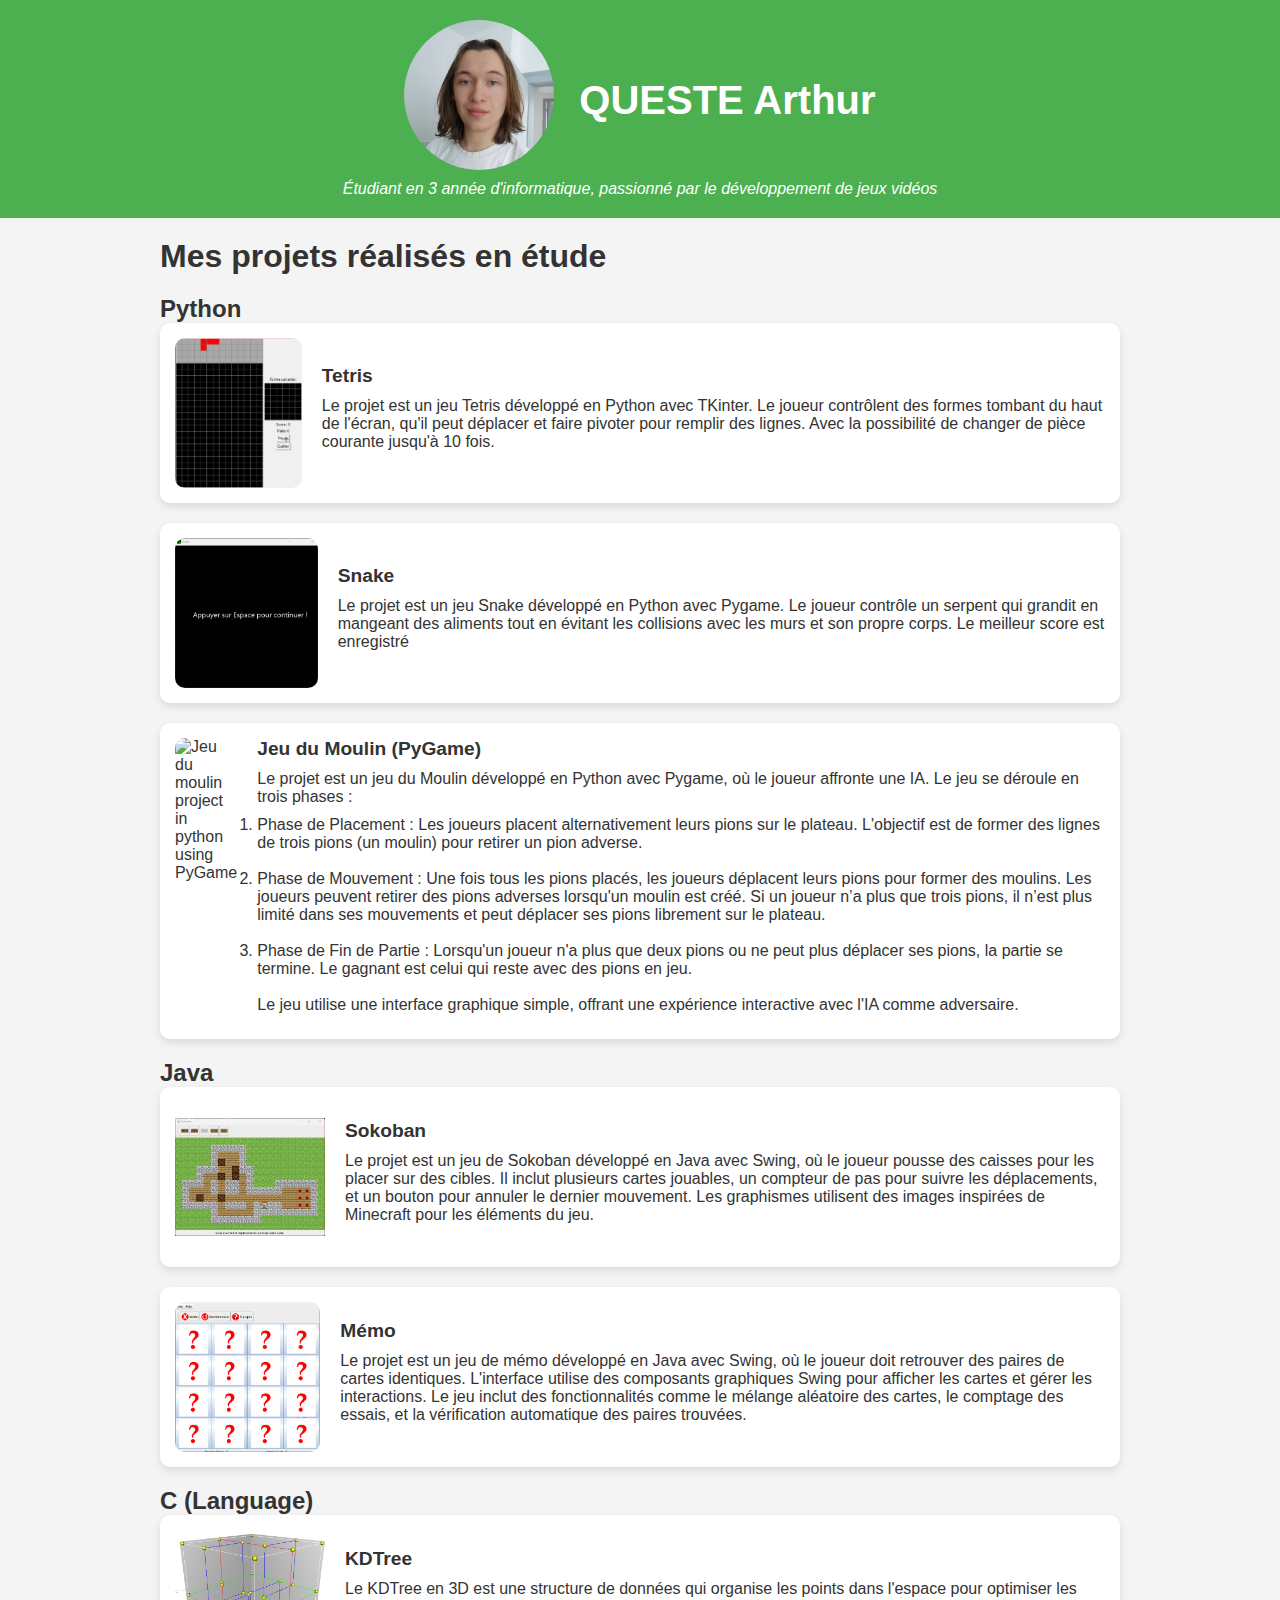
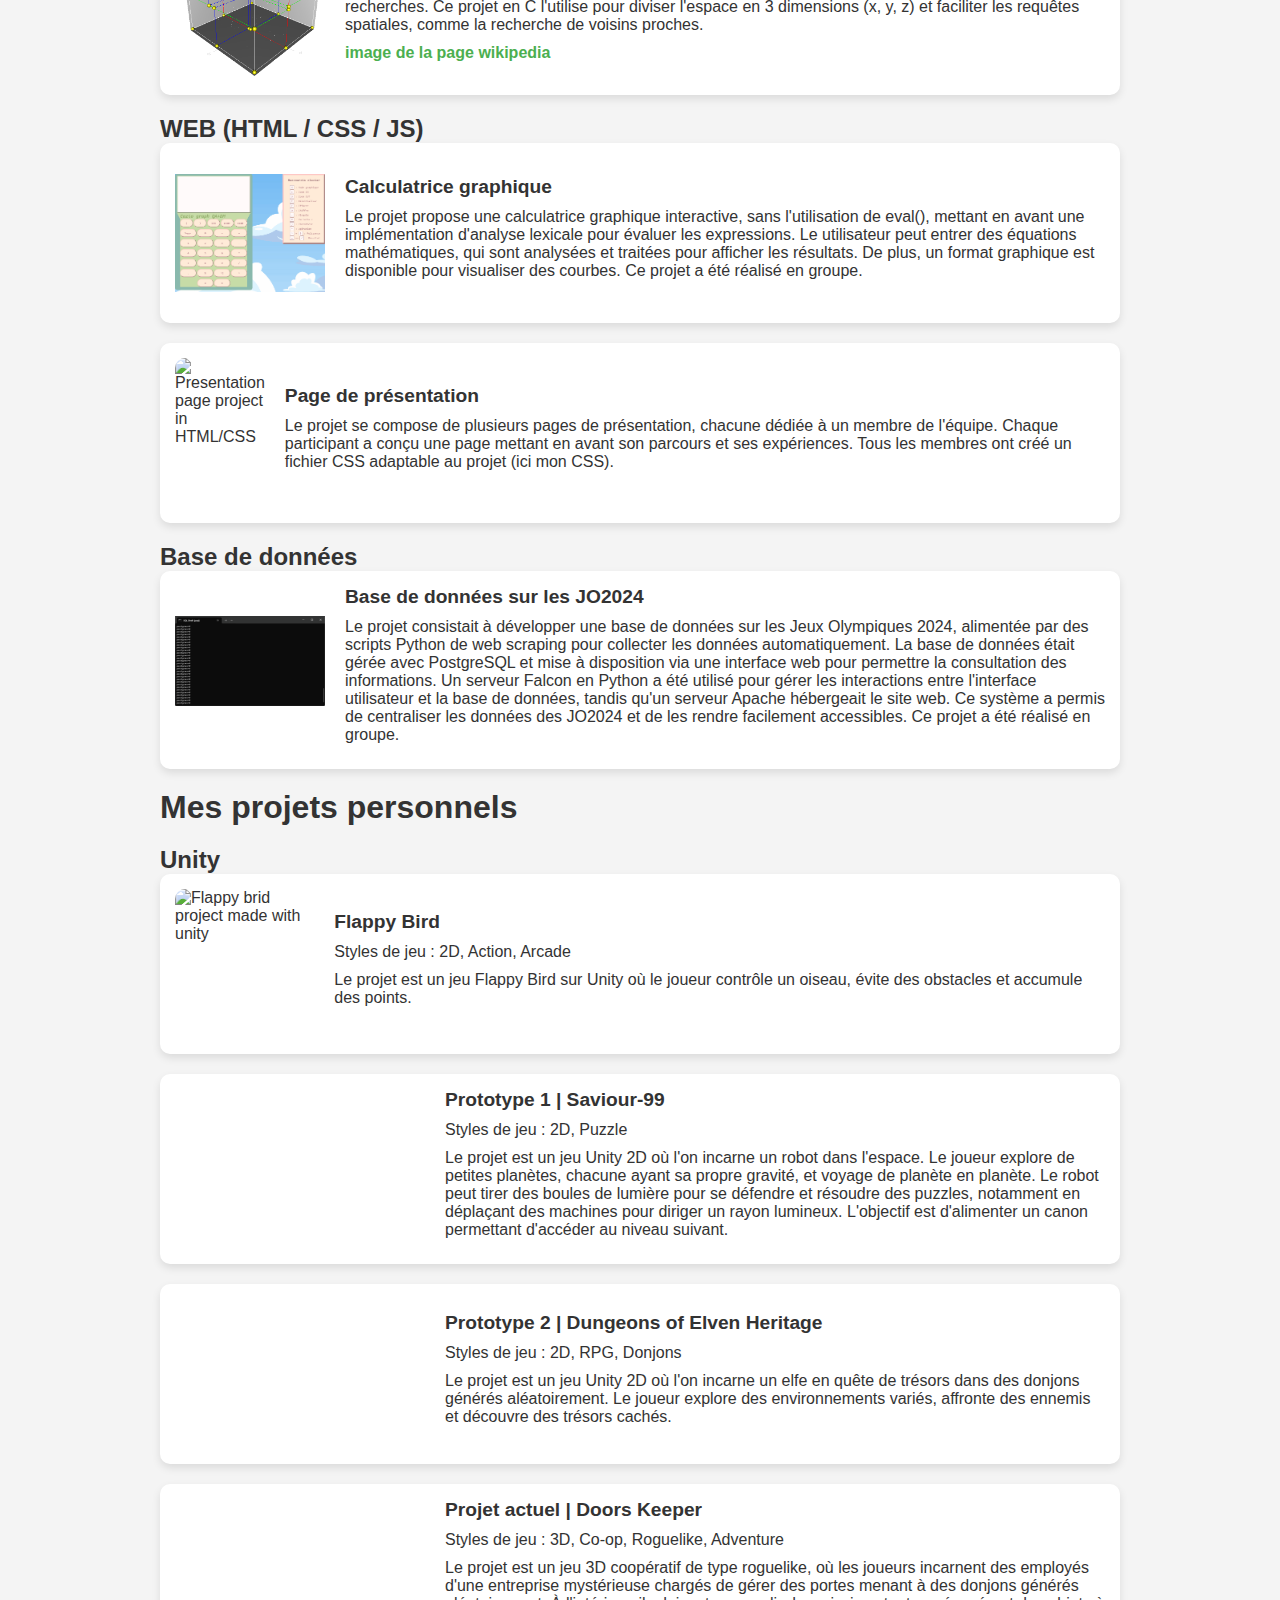
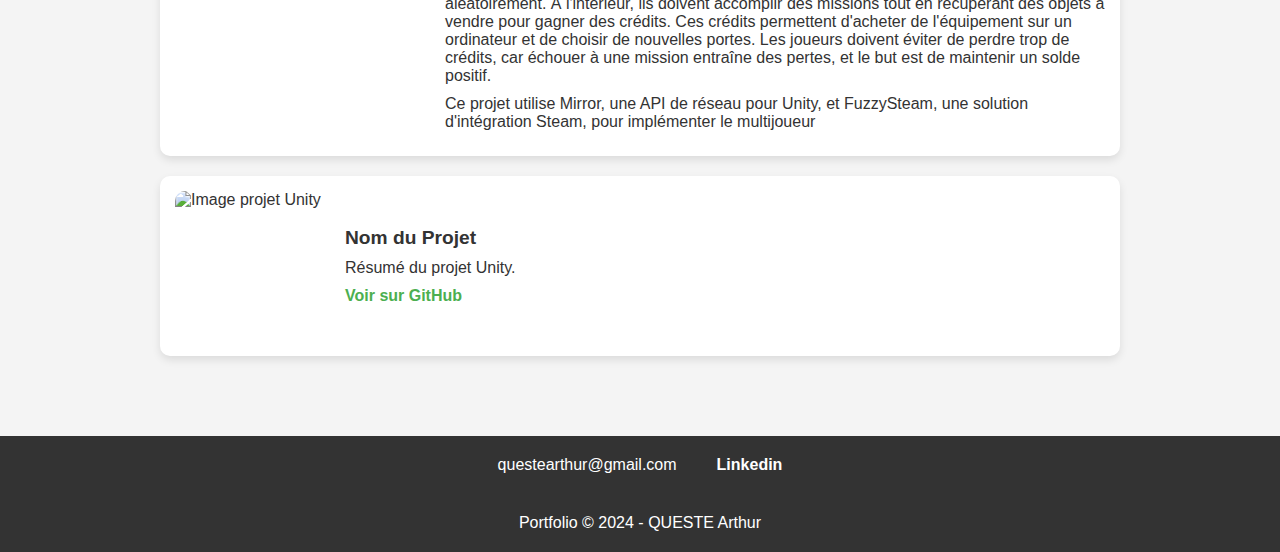
==== index.html @ a3d6099c "Unity projects update" ====
<!DOCTYPE html>
<html lang="fr">
<head>
    <meta charset="UTF-8">
    <meta name="viewport" content="width=device-width, initial-scale=1.0">
    <title>Portfolio QUESTE Arthur</title>
    <link rel="stylesheet" href="style.css">
</head>
<body>
    <!-- Section principale -->
    <header>
        <div class="header-content">
            <img src="images/Photo.jpg" alt="Photo de profil" class="profile-img">
            <h1>QUESTE Arthur</h1>
            <p><em>Étudiant en 3 année d'informatique, passionné par le développement de jeux vidéos</em></p>
        </div>
    </header>

    <main>
        <!-- Projets d'études -->
        <section id="projets-etudes">
            <h2>Mes projets réalisés en étude</h2>
            <!-- Catégorie Python -->
            <div class="category">
                <h3>Python</h3>
                <div class="project">
                    <img src="images/tetris.gif" alt="Tetris project in python using TKinter">
                    <div class="project-info">
                        <h4>Tetris</h4>
                        <p>Le projet est un jeu Tetris développé en Python avec TKinter. Le joueur contrôlent des formes tombant du haut de l'écran, qu'il peut déplacer et faire pivoter pour remplir des lignes. Avec la possibilité de changer de pièce courante jusqu'à 10 fois.</p>
                    </div>
                </div>
                <div class="project">
                    <img src="images/snake.gif" alt="Snake project in python using PyGame">
                    <div class="project-info">
                        <h4>Snake</h4>
                        <p>Le projet est un jeu Snake développé en Python avec Pygame. Le joueur contrôle un serpent qui grandit en mangeant des aliments tout en évitant les collisions avec les murs et son propre corps. Le meilleur score est enregistré</p>
                    </div>
                </div>
                <div class="project">
                    <img src="images/jeudumoulin.gif" alt="Jeu du moulin project in python using PyGame">
                    <div class="project-info">
                        <h4>Jeu du Moulin (PyGame)</h4>
                        <p> Le projet est un jeu du Moulin développé en Python avec Pygame, où le joueur affronte une IA. Le jeu se déroule en trois phases :
                            <ol>
                            <li>Phase de Placement : Les joueurs placent alternativement leurs pions sur le plateau. L'objectif est de former des lignes de trois pions (un moulin) pour retirer un pion adverse.
                            </li><br>
                            <li>Phase de Mouvement : Une fois tous les pions placés, les joueurs déplacent leurs pions pour former des moulins. Les joueurs peuvent retirer des pions adverses lorsqu'un moulin est créé. Si un joueur n’a plus que trois pions, il n’est plus limité dans ses mouvements et peut déplacer ses pions librement sur le plateau.
                            </li><br>
                            <li>Phase de Fin de Partie : Lorsqu'un joueur n'a plus que deux pions ou ne peut plus déplacer ses pions, la partie se termine. Le gagnant est celui qui reste avec des pions en jeu.
                            </li><br>
                            </ol>
                            Le jeu utilise une interface graphique simple, offrant une expérience interactive avec l'IA comme adversaire.</p>
                    </div>
                </div>
            </div>

            <!-- Catégorie Java -->
            <div class="category">
                <h3>Java</h3>
                <div class="project">
                    <img src="images/sokoban.gif" alt="Sokoban project in Java using Swing">
                    <div class="project-info">
                        <h4>Sokoban</h4>
                        <p>Le projet est un jeu de Sokoban développé en Java avec Swing, où le joueur pousse des caisses pour les placer sur des cibles. Il inclut plusieurs cartes jouables, un compteur de pas pour suivre les déplacements, et un bouton pour annuler le dernier mouvement. Les graphismes utilisent des images inspirées de Minecraft pour les éléments du jeu.</p>
                    </div>
                </div>
                <div class="project">
                    <img src="images/memo.gif" alt="Mémo project in Java using Swing">
                    <div class="project-info">
                        <h4>Mémo</h4>
                        <p>Le projet est un jeu de mémo développé en Java avec Swing, où le joueur doit retrouver des paires de cartes identiques. L'interface utilise des composants graphiques Swing pour afficher les cartes et gérer les interactions. Le jeu inclut des fonctionnalités comme le mélange aléatoire des cartes, le comptage des essais, et la vérification automatique des paires trouvées.</p>
                    </div>
                </div>
            </div>

            <!-- Catégorie C -->
            <div class="category">
                <h3>C (Language)</h3>
                <div class="project">
                    <img src="images/3dtree.png" alt="KDTree visual">
                    <div class="project-info">
                        <h4>KDTree</h4>
                        <p>Le KDTree en 3D est une structure de données qui organise les points dans l'espace pour optimiser les recherches. Ce projet en C l'utilise pour diviser l'espace en 3 dimensions (x, y, z) et faciliter les requêtes spatiales, comme la recherche de voisins proches.</p>
                        <a href="https://en.wikipedia.org/wiki/K-d_tree" target="_blank">image de la page wikipedia</a>
                    </div>
                </div>
            </div>
            
            <!-- Catégorie WEB -->
            <div class="category">
                <h3>WEB (HTML / CSS / JS)</h3>
                <div class="project">
                    <img src="images/Calculatrice.gif" alt="Calculator project in HTML/CSS/JS">
                    <div class="project-info">
                        <h4>Calculatrice graphique</h4>
                        <p>Le projet propose une calculatrice graphique interactive, sans l'utilisation de eval(), mettant en avant une implémentation d'analyse lexicale pour évaluer les expressions. Le utilisateur peut entrer des équations mathématiques, qui sont analysées et traitées pour afficher les résultats. De plus, un format graphique est disponible pour visualiser des courbes. Ce projet a été réalisé en groupe.</p>
                    </div>
                </div>
                <div class="project">
                    <img src="images/presentation.gif" alt="Presentation page project in HTML/CSS">
                    <div class="project-info">
                        <h4>Page de présentation</h4>
                        <p>Le projet se compose de plusieurs pages de présentation, chacune dédiée à un membre de l'équipe. Chaque participant a conçu une page mettant en avant son parcours et ses expériences. Tous les membres ont créé un fichier CSS adaptable au projet (ici mon CSS).</p>
                    </div>
                </div>
            </div>

            <!-- Catégorie BDD -->
            <div class="category">
                <h3>Base de données</h3>
                <div class="project">
                    <img src="images/BDD.gif" alt="PostgreSQL project">
                    <div class="project-info">
                        <h4>Base de données sur les JO2024</h4>
                        <p>Le projet consistait à développer une base de données sur les Jeux Olympiques 2024, alimentée par des scripts Python de web scraping pour collecter les données automatiquement. La base de données était gérée avec PostgreSQL et mise à disposition via une interface web pour permettre la consultation des informations. Un serveur Falcon en Python a été utilisé pour gérer les interactions entre l'interface utilisateur et la base de données, tandis qu'un serveur Apache hébergeait le site web. Ce système a permis de centraliser les données des JO2024 et de les rendre facilement accessibles. Ce projet a été réalisé en groupe.</p>
                    </div>
                </div>
            </div>
        </section>

        <!-- Projets personnels -->
        <section id="projets-personnels">
            <h2>Mes projets personnels</h2>

            <!-- Catégorie Unity -->
            <div class="category">
                <h3>Unity</h3>
                <div class="project">
                    <img src="images/flappybird.gif" alt="Flappy brid project made with unity">
                    <div class="project-info">
                        <h4>Flappy Bird</h4>
                        <p>Styles de jeu : 2D, Action, Arcade</p>
                        <p>Le projet est un jeu Flappy Bird sur Unity où le joueur contrôle un oiseau, évite des obstacles et accumule des points.</p>
                    </div>
                </div>
                <div class="project">
                    <iframe src="https://www.youtube.com/embed/uStd2zI9QFU" frameborder="0" allow="accelerometer; autoplay; clipboard-write; encrypted-media; gyroscope; picture-in-picture" allowfullscreen></iframe>
                    <div class="project-info">
                        <h4>Prototype 1 | Saviour-99</h4>
                        <p>Styles de jeu : 2D, Puzzle</p>
                        <p>Le projet est un jeu Unity 2D où l'on incarne un robot dans l'espace. Le joueur explore de petites planètes, chacune ayant sa propre gravité, et voyage de planète en planète. Le robot peut tirer des boules de lumière pour se défendre et résoudre des puzzles, notamment en déplaçant des machines pour diriger un rayon lumineux. L'objectif est d'alimenter un canon permettant d'accéder au niveau suivant.</p>
                    </div>
                </div>
                <div class="project">
                    <iframe src="https://www.youtube.com/embed/uF0xLYv7hPQ" frameborder="0" allow="accelerometer; autoplay; clipboard-write; encrypted-media; gyroscope; picture-in-picture" allowfullscreen></iframe>
                    <div class="project-info">
                        <h4>Prototype 2 | Dungeons of Elven Heritage</h4>
                        <p>Styles de jeu : 2D, RPG, Donjons</p>
                        <p>Le projet est un jeu Unity 2D où l'on incarne un elfe en quête de trésors dans des donjons générés aléatoirement. Le joueur explore des environnements variés, affronte des ennemis et découvre des trésors cachés.</p>
                    </div>
                </div>
                <div class="project">
                    <iframe src="https://www.youtube.com/embed/_GNCl9GFat8" frameborder="0" allow="accelerometer; autoplay; clipboard-write; encrypted-media; gyroscope; picture-in-picture" allowfullscreen></iframe>
                    <div class="project-info">
                        <h4>Projet actuel | Doors Keeper</h4>
                        <p>Styles de jeu : 3D, Co-op, Roguelike, Adventure</p>
                        <p>Le projet est un jeu 3D coopératif de type roguelike, où les joueurs incarnent des employés d'une entreprise mystérieuse chargés de gérer des portes menant à des donjons générés aléatoirement. À l'intérieur, ils doivent accomplir des missions tout en récupérant des objets à vendre pour gagner des crédits. Ces crédits permettent d'acheter de l'équipement sur un ordinateur et de choisir de nouvelles portes. Les joueurs doivent éviter de perdre trop de crédits, car échouer à une mission entraîne des pertes, et le but est de maintenir un solde positif.</p>
                        <p>Ce projet utilise Mirror, une API de réseau pour Unity, et FuzzySteam, une solution d'intégration Steam, pour implémenter le multijoueur</p>
                    </div>
                </div>
                <div class="project">
                    <img src="unity_project.jpg" alt="Image projet Unity">
                    <div class="project-info">
                        <h4>Nom du Projet</h4>
                        <p>Résumé du projet Unity.</p>
                        <a href="https://github.com/ton_nom_utilisateur/projet_unity" target="_blank">Voir sur GitHub</a>
                    </div>
                </div>
            </div>
        </section>
    </main>
    <footer>
        <p>questearthur@gmail.com</p>
        <a href="https://linkedin.com/in/arthur-queste-b58a76295/" target="_blank">Linkedin</a>
        <p id="date">Portfolio © 2024 - QUESTE Arthur</p>
    </footer>
    <script>
        function enlargeImg(img) {
            img.classList.add("enlarged");
        }
    
        function resetImg(img) {
            img.classList.remove("enlarged");
        }
    
        // Ajoutez les écouteurs d'événements pour chaque image
        document.querySelectorAll('.project img').forEach(image => {
            image.addEventListener('mouseover', () => enlargeImg(image));
            image.addEventListener('mouseout', () => resetImg(image));
        });
    </script>
</body>
</html>
---- style.css ----
* {
    margin: 0;
    padding: 0;
    box-sizing: border-box;
}

body {
    font-family: Arial, sans-serif;
    background-color: #f4f4f4;
    color: #333;
}

header {
    background-color: #4CAF50;
    padding: 20px;
    text-align: center;
}

.header-content {
    display: flex;
    align-items: center;
    justify-content: space-around;
    flex-wrap: wrap;
}

header p {
    width: 100%;
    text-align: center;
    margin-top: 10px;
    color: white;
    font-style: italic;
}

.profile-img {
    border-radius: 50%;
    width: 150px;
    height: 150px;
    object-fit: cover;
    margin-left: 30%;
}

h1 {
    color: white;
    font-size: 2.5em;
    margin-top: 10px;
    margin-right: 30%;
}

main {
    padding: 20px;
    max-width: 1000px;
    margin: 0 auto;
}

h2 {
    font-size: 2em;
    margin-bottom: 20px;
    color: #333;
}

h3 {
    font-size: 1.5em;
    margin-top: 20px;
}

.project {
    overflow: visible;
    display: flex;
    margin-bottom: 20px;
    background-color: white;
    padding: 15px;
    border-radius: 10px;
    box-shadow: 0 4px 8px rgba(0, 0, 0, 0.1);
}

.project img {
    transition: transform 0.25s ease;
    cursor: pointer;
    position: relative;
    width: 150px;
    height: 150px;
    object-fit: contain;
    border-radius: 10px;
    margin-right: 20px;
}

.enlarged {
    position: fixed;

    transform: translate(85%, 0%) scale(3);
    z-index: 10;
    cursor: zoom-out;
}

.project-info {
    display: flex;
    flex-direction: column;
    justify-content: center;
}

.project-info h4 {
    font-size: 1.2em;
    margin-bottom: 10px;
}

.project-info p {
    margin-bottom: 10px;
}

.project-info a {
    text-decoration: none;
    color: #4CAF50;
    font-weight: bold;
    transition: color 0.3s ease;
}

.project-info a:hover {
    color: #388E3C;
}

footer {
    text-align: center;
    display: flex;
    gap: 40px;
    justify-content: center;
    flex-wrap: wrap;
    padding: 20px;
    background-color: #333;
    color: white;
    margin-top: 40px;
}

footer a {
    text-decoration: none;
    color: white;
    font-weight: bold;
    transition: color 0.3s ease;
}

#date {
    width: 100%;
}

iframe {
    width: 250px;
    height: 150px;
    margin-right: 20px; 
}
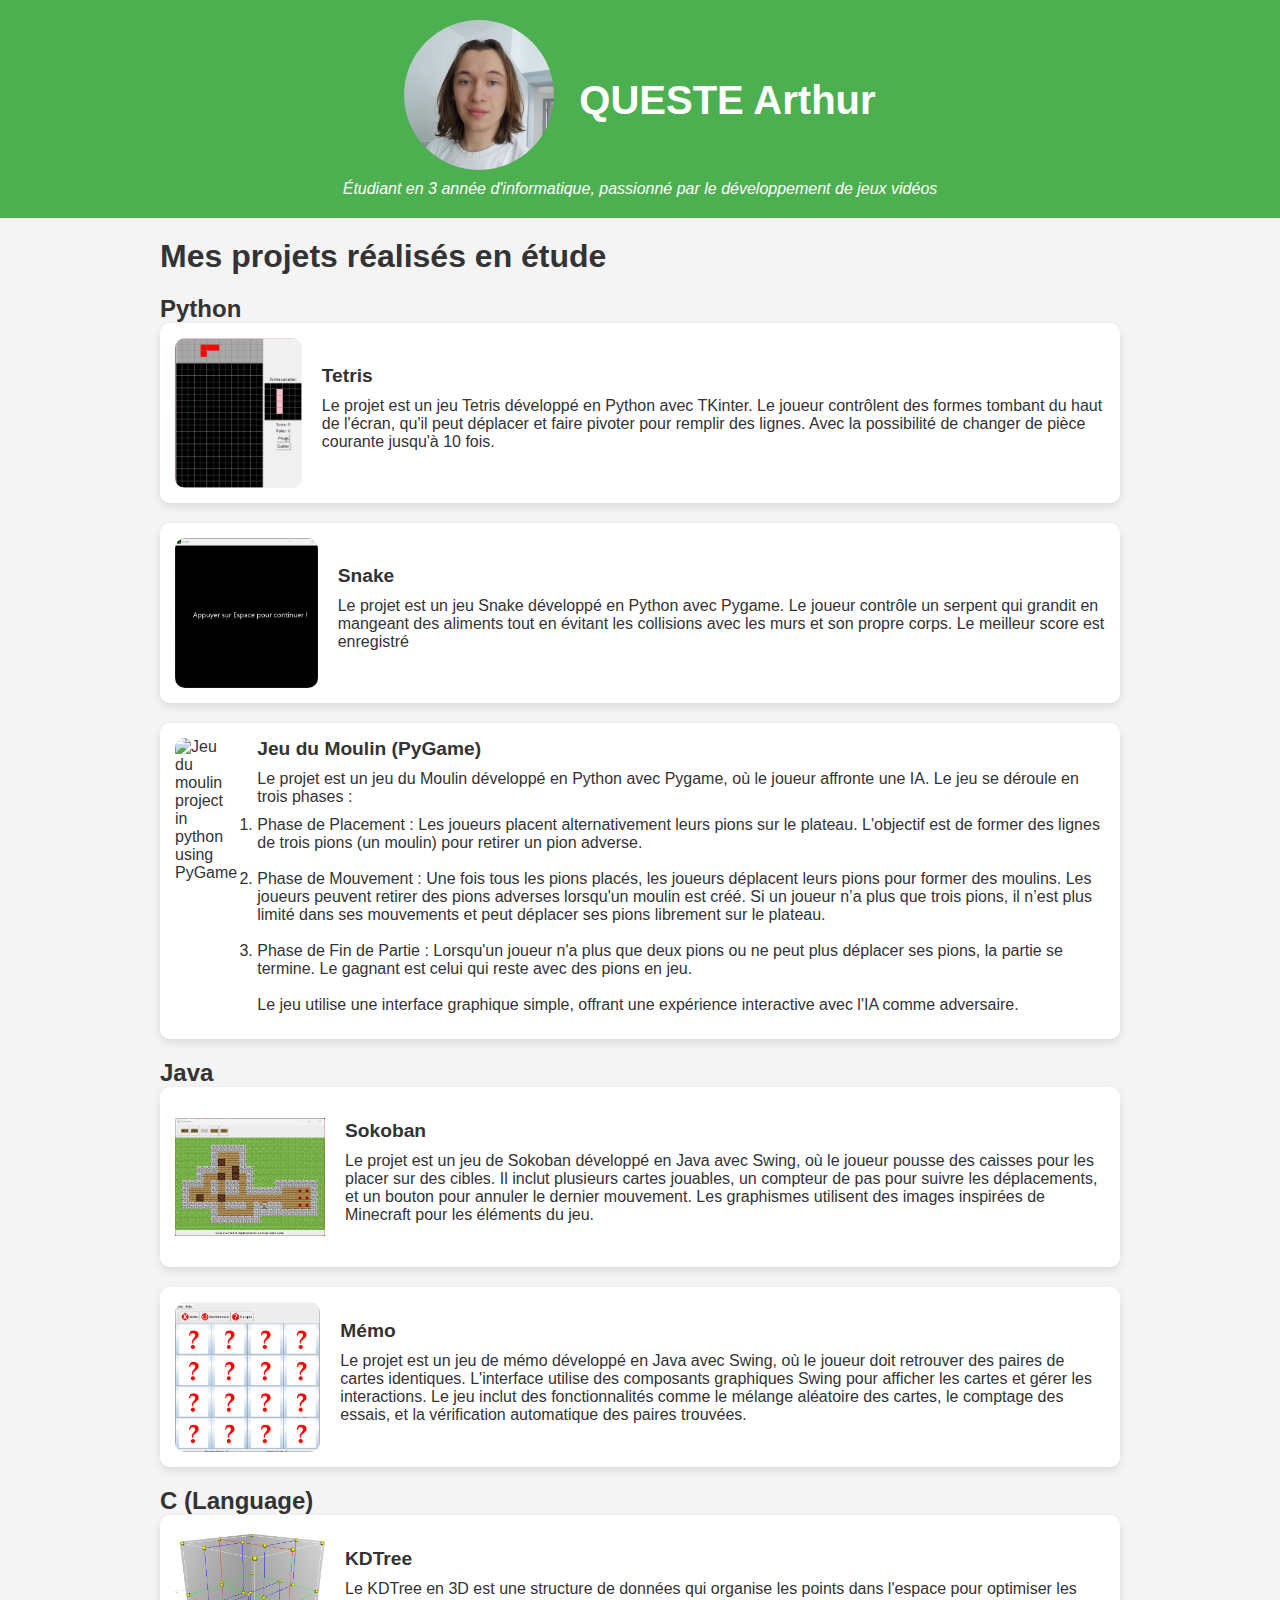
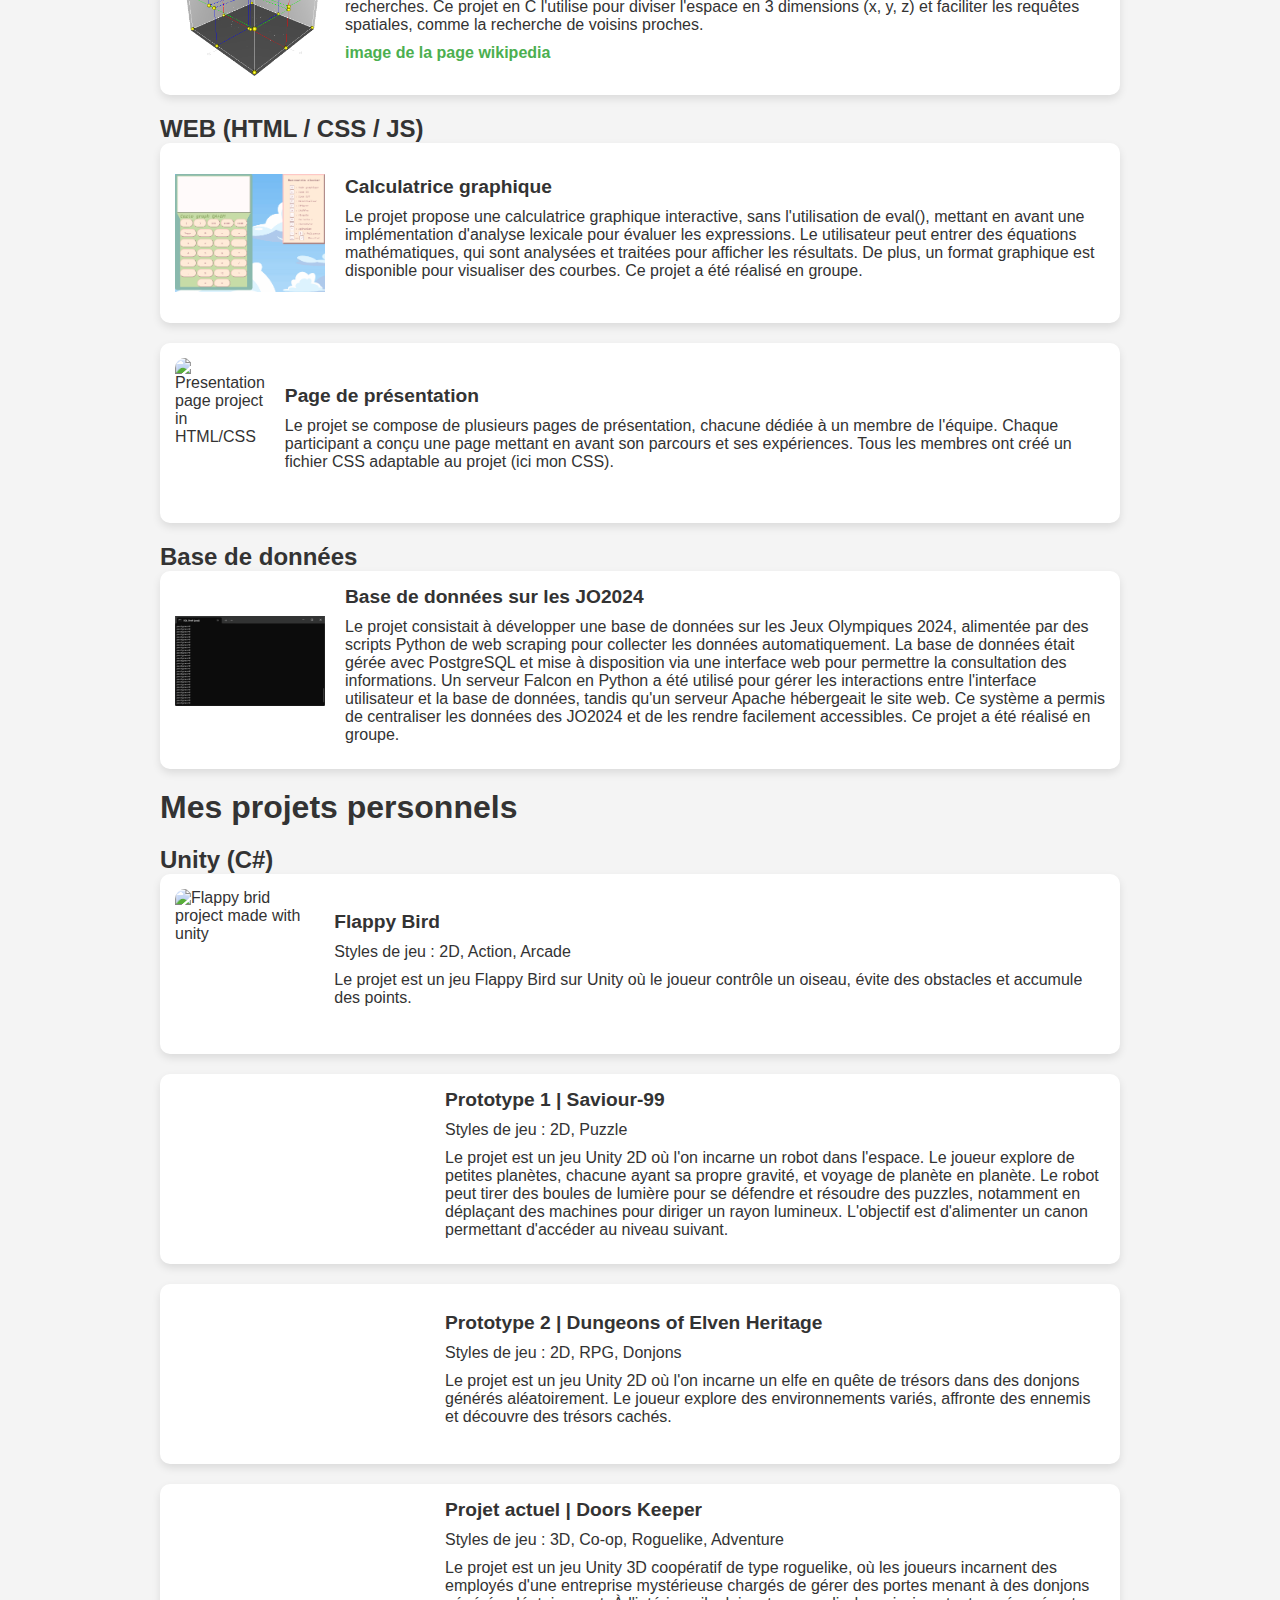
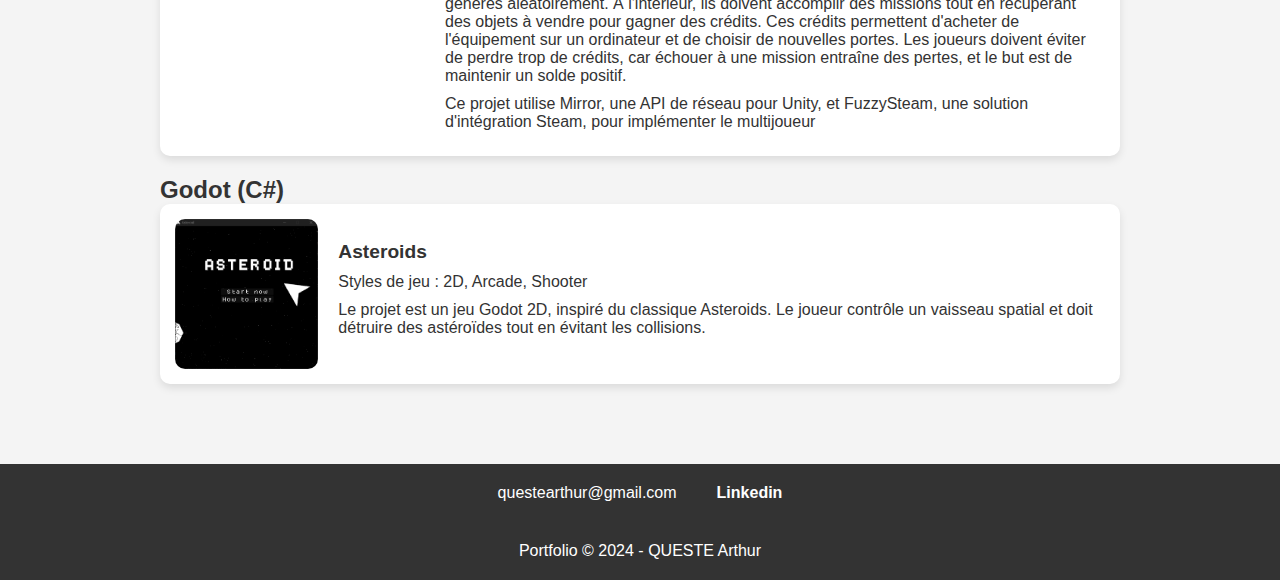
==== commit 71377435: "finished" ====
--- a/index.html
+++ b/index.html
@@ -125,7 +125,7 @@
 
             <!-- Catégorie Unity -->
             <div class="category">
-                <h3>Unity</h3>
+                <h3>Unity (C#)</h3>
                 <div class="project">
                     <img src="images/flappybird.gif" alt="Flappy brid project made with unity">
                     <div class="project-info">
@@ -155,16 +155,21 @@
                     <div class="project-info">
                         <h4>Projet actuel | Doors Keeper</h4>
                         <p>Styles de jeu : 3D, Co-op, Roguelike, Adventure</p>
-                        <p>Le projet est un jeu 3D coopératif de type roguelike, où les joueurs incarnent des employés d'une entreprise mystérieuse chargés de gérer des portes menant à des donjons générés aléatoirement. À l'intérieur, ils doivent accomplir des missions tout en récupérant des objets à vendre pour gagner des crédits. Ces crédits permettent d'acheter de l'équipement sur un ordinateur et de choisir de nouvelles portes. Les joueurs doivent éviter de perdre trop de crédits, car échouer à une mission entraîne des pertes, et le but est de maintenir un solde positif.</p>
+                        <p>Le projet est un jeu Unity 3D coopératif de type roguelike, où les joueurs incarnent des employés d'une entreprise mystérieuse chargés de gérer des portes menant à des donjons générés aléatoirement. À l'intérieur, ils doivent accomplir des missions tout en récupérant des objets à vendre pour gagner des crédits. Ces crédits permettent d'acheter de l'équipement sur un ordinateur et de choisir de nouvelles portes. Les joueurs doivent éviter de perdre trop de crédits, car échouer à une mission entraîne des pertes, et le but est de maintenir un solde positif.</p>
                         <p>Ce projet utilise Mirror, une API de réseau pour Unity, et FuzzySteam, une solution d'intégration Steam, pour implémenter le multijoueur</p>
                     </div>
                 </div>
+            </div>
+
+            <!-- Catégorie Godot -->
+            <div class="category">
+                <h3>Godot (C#)</h3>
                 <div class="project">
-                    <img src="unity_project.jpg" alt="Image projet Unity">
+                    <img src="images/asteroid.gif" alt="Asteroid project in Godot">
                     <div class="project-info">
-                        <h4>Nom du Projet</h4>
-                        <p>Résumé du projet Unity.</p>
-                        <a href="https://github.com/ton_nom_utilisateur/projet_unity" target="_blank">Voir sur GitHub</a>
+                        <h4>Asteroids</h4>
+                        <p>Styles de jeu : 2D, Arcade, Shooter</p>
+                        <p>Le projet est un jeu Godot 2D, inspiré du classique Asteroids. Le joueur contrôle un vaisseau spatial et doit détruire des astéroïdes tout en évitant les collisions.</p>
                     </div>
                 </div>
             </div>
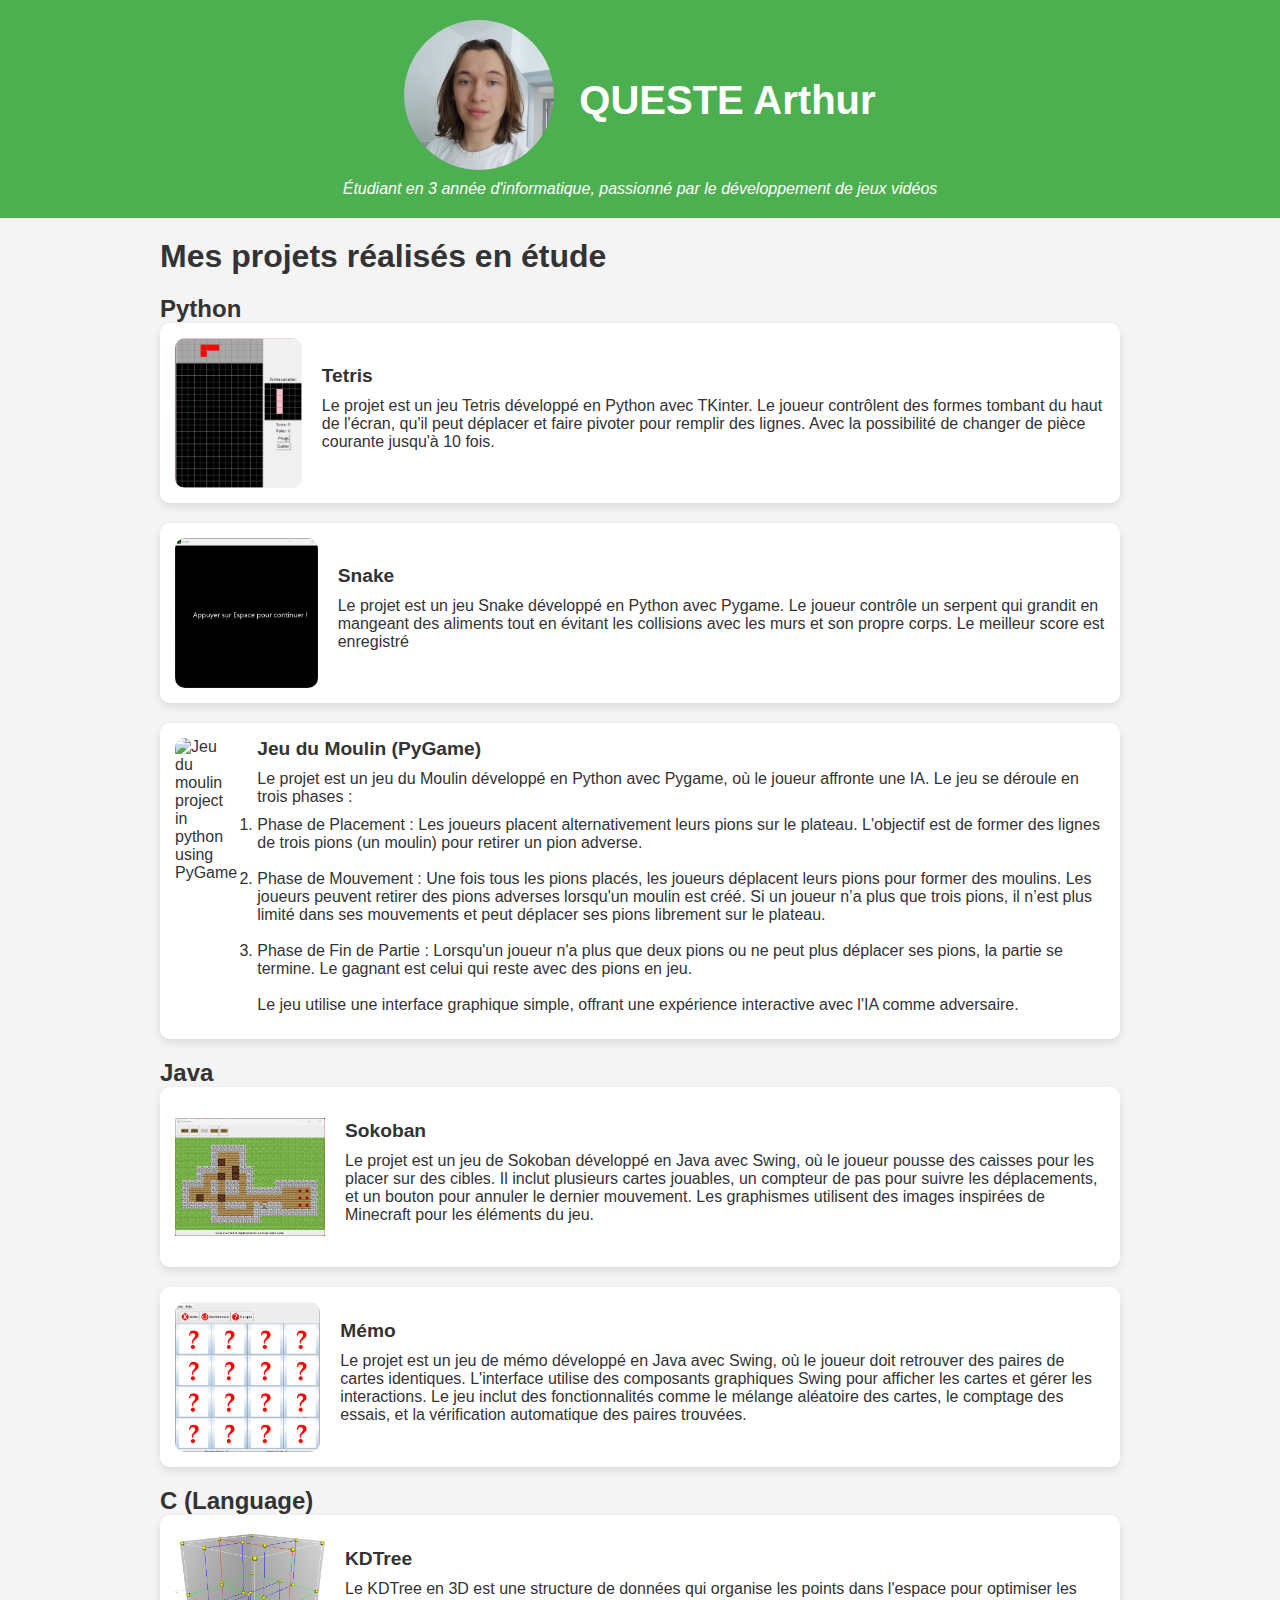
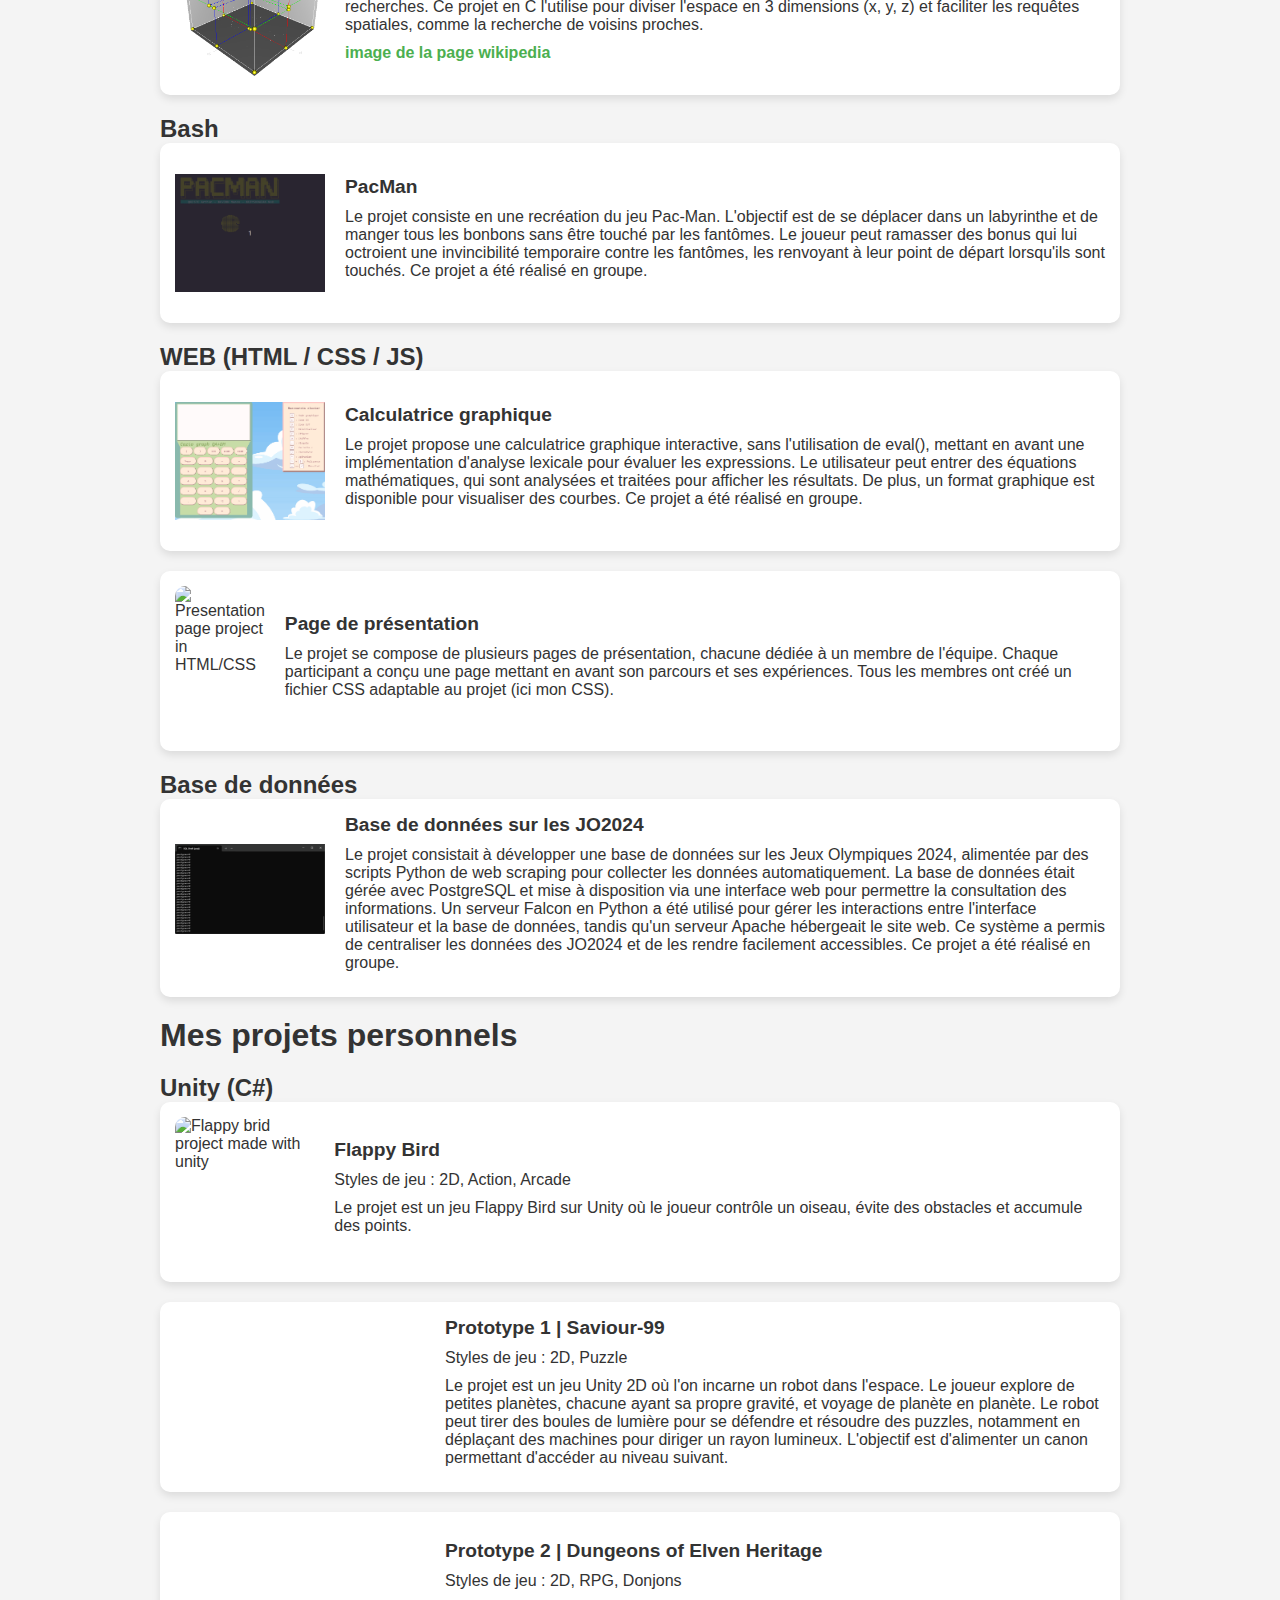
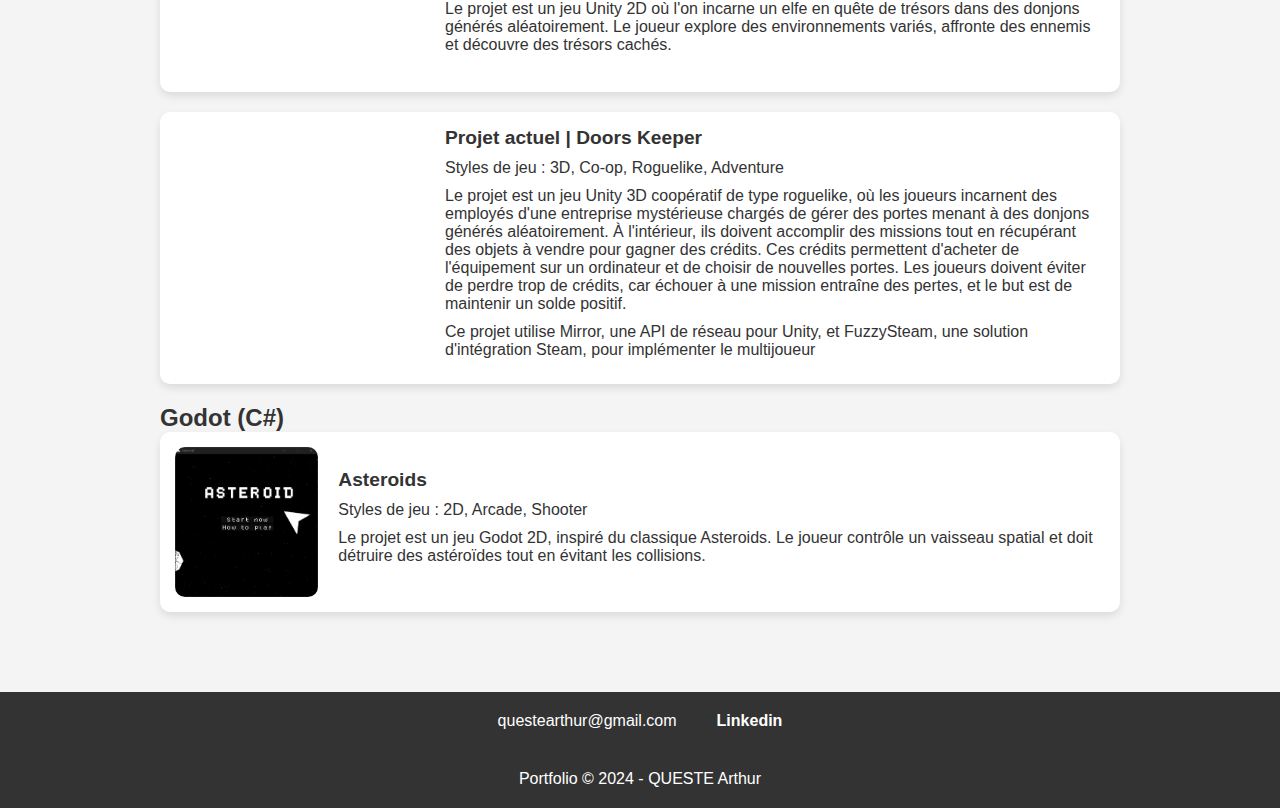
==== commit 6e2b821b: "PacMan + Update Doors Keeper (11/2024)" ====
--- a/index.html
+++ b/index.html
@@ -86,6 +86,18 @@
                     </div>
                 </div>
             </div>
+
+            <!-- Catégorie Bash -->
+            <div class="category">
+                <h3>Bash</h3>
+                <div class="project">
+                    <img src="images/pacman.gif" alt="pacMan visual">
+                    <div class="project-info">
+                        <h4>PacMan</h4>
+                        <p>Le projet consiste en une recréation du jeu Pac-Man. L'objectif est de se déplacer dans un labyrinthe et de manger tous les bonbons sans être touché par les fantômes. Le joueur peut ramasser des bonus qui lui octroient une invincibilité temporaire contre les fantômes, les renvoyant à leur point de départ lorsqu'ils sont touchés. Ce projet a été réalisé en groupe.</p>
+                    </div>
+                </div>
+            </div>
             
             <!-- Catégorie WEB -->
             <div class="category">
@@ -151,7 +163,7 @@
                     </div>
                 </div>
                 <div class="project">
-                    <iframe src="https://www.youtube.com/embed/_GNCl9GFat8" frameborder="0" allow="accelerometer; autoplay; clipboard-write; encrypted-media; gyroscope; picture-in-picture" allowfullscreen></iframe>
+                    <iframe src="https://www.youtube.com/embed/jJ9vWSlMHQQ" frameborder="0" allow="accelerometer; autoplay; clipboard-write; encrypted-media; gyroscope; picture-in-picture" allowfullscreen></iframe>
                     <div class="project-info">
                         <h4>Projet actuel | Doors Keeper</h4>
                         <p>Styles de jeu : 3D, Co-op, Roguelike, Adventure</p>
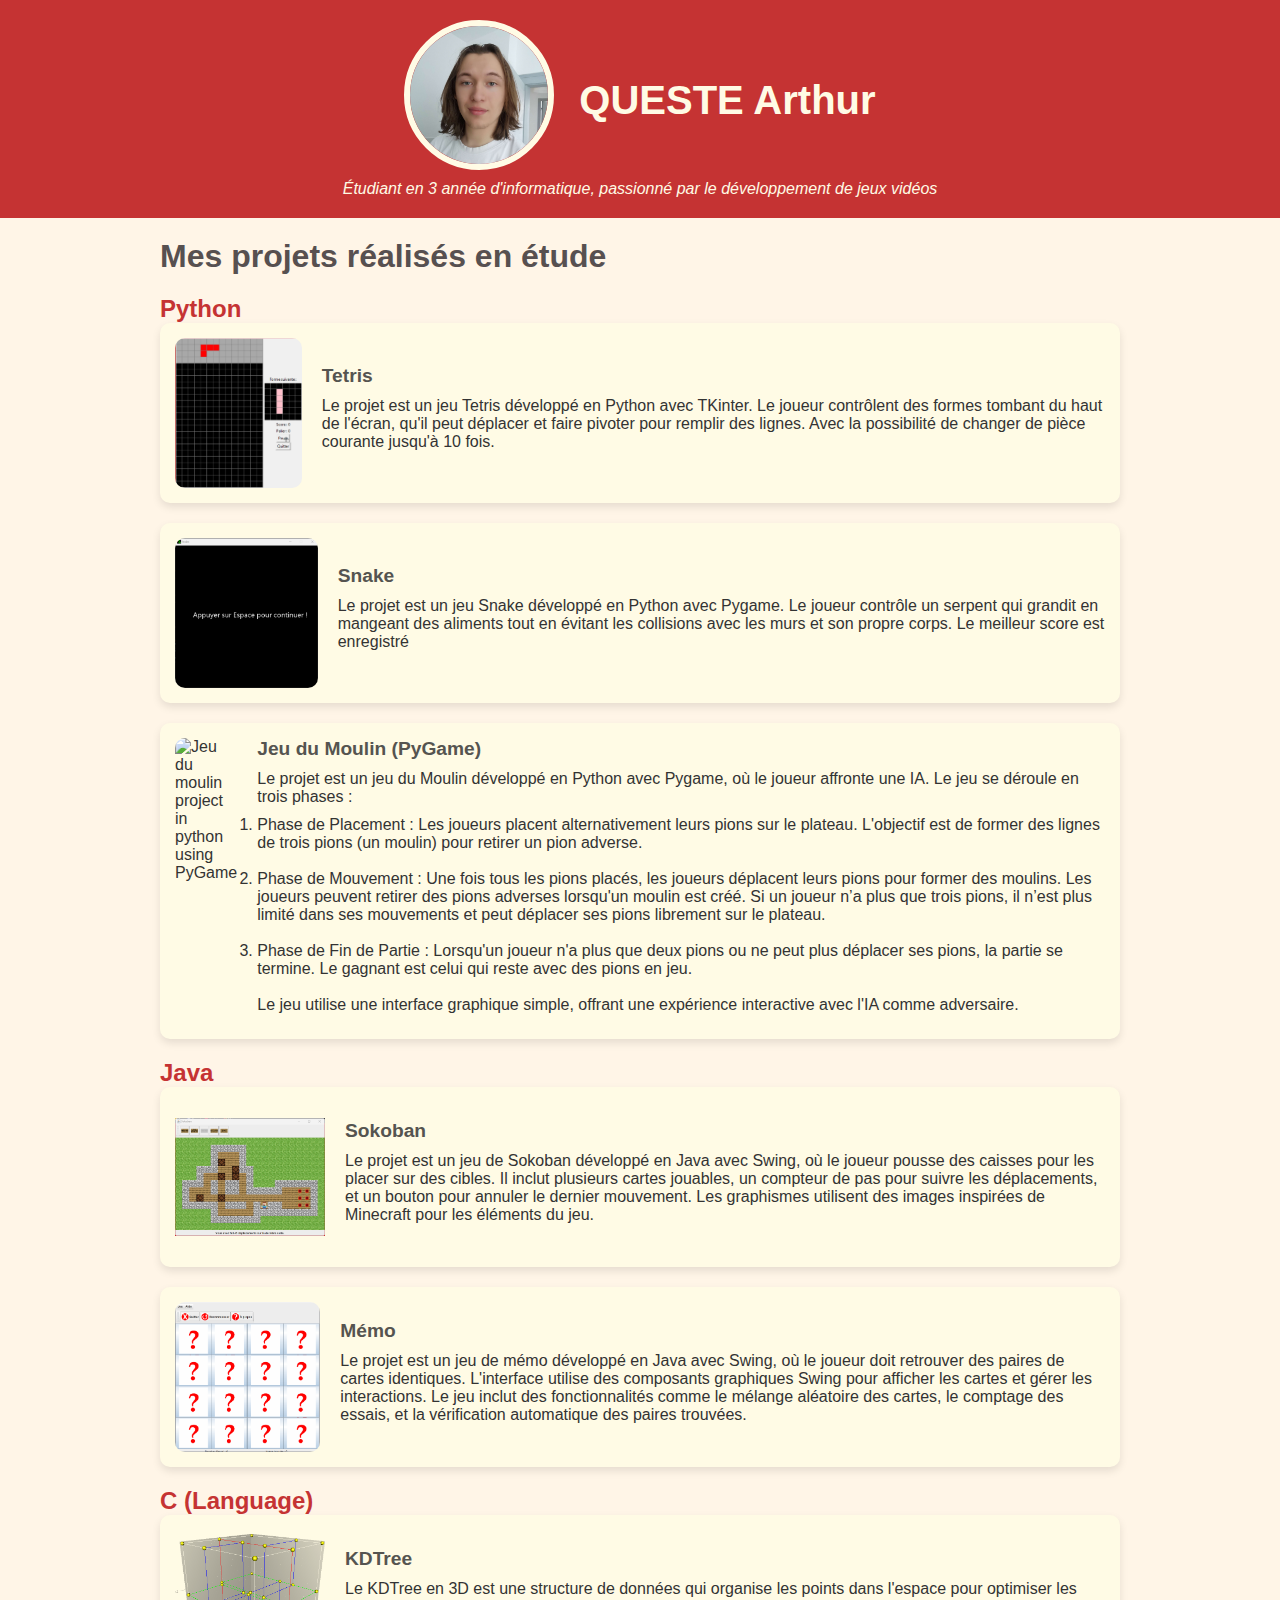
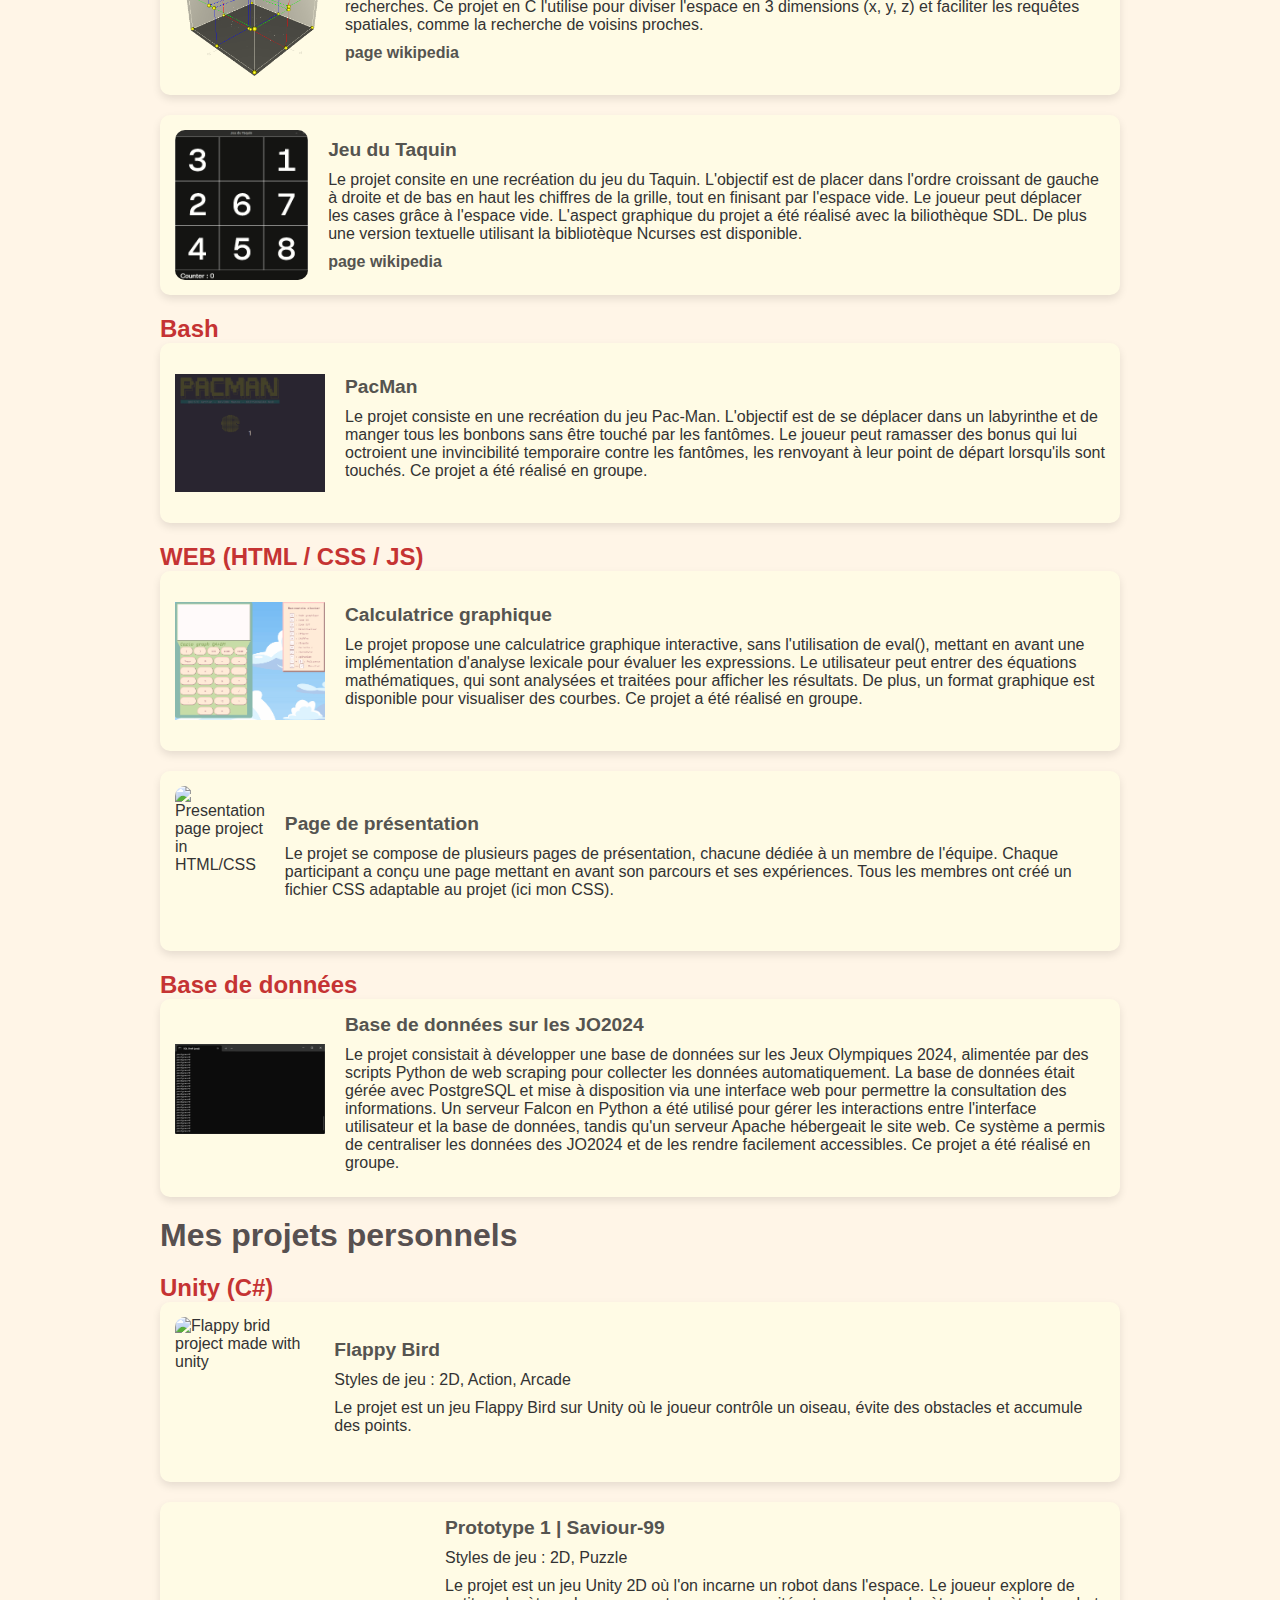
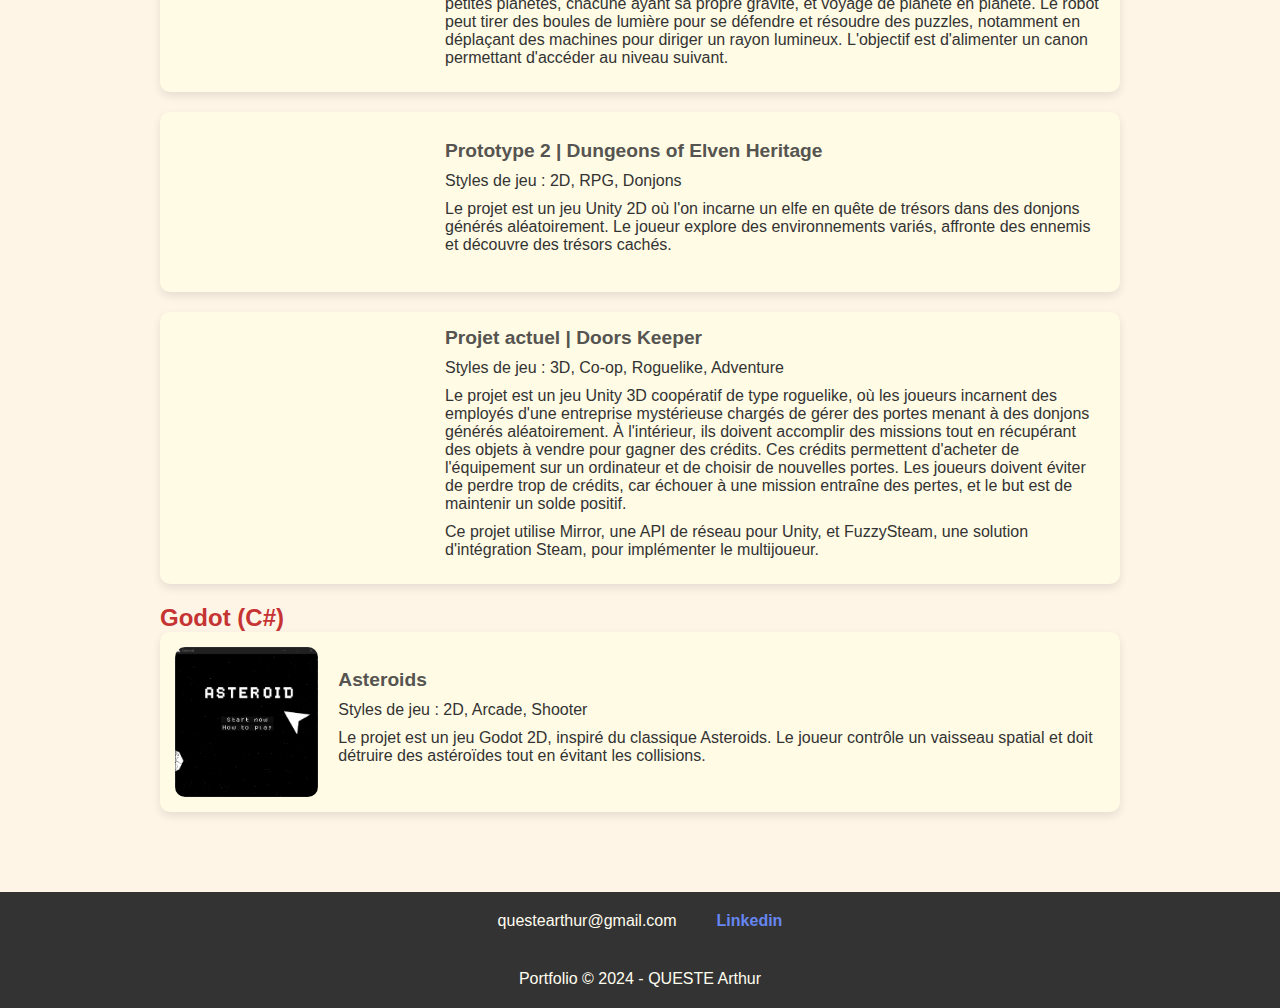
==== commit 139cb7f8: "Jeu du Taquin | some css tweaks" ====
--- a/index.html
+++ b/index.html
@@ -82,7 +82,15 @@
                     <div class="project-info">
                         <h4>KDTree</h4>
                         <p>Le KDTree en 3D est une structure de données qui organise les points dans l'espace pour optimiser les recherches. Ce projet en C l'utilise pour diviser l'espace en 3 dimensions (x, y, z) et faciliter les requêtes spatiales, comme la recherche de voisins proches.</p>
-                        <a href="https://en.wikipedia.org/wiki/K-d_tree" target="_blank">image de la page wikipedia</a>
+                        <a href="https://en.wikipedia.org/wiki/K-d_tree" target="_blank">page wikipedia</a>
+                    </div>
+                </div>
+                <div class="project">
+                    <img src="images/taquin.gif" alt="taquin visual">
+                    <div class="project-info">
+                        <h4>Jeu du Taquin</h4>
+                        <p>Le projet consite en une recréation du jeu du Taquin. L'objectif est de placer dans l'ordre croissant de gauche à droite et de bas en haut les chiffres de la grille, tout en finisant par l'espace vide. Le joueur peut déplacer les cases grâce à l'espace vide. L'aspect graphique du projet a été réalisé avec la biliothèque SDL. De plus une version textuelle utilisant la bibliotèque Ncurses est disponible.</p>
+                        <a href="https://fr.wikipedia.org/wiki/Taquin" target="_blank">page wikipedia</a>
                     </div>
                 </div>
             </div>
@@ -168,7 +176,7 @@
                         <h4>Projet actuel | Doors Keeper</h4>
                         <p>Styles de jeu : 3D, Co-op, Roguelike, Adventure</p>
                         <p>Le projet est un jeu Unity 3D coopératif de type roguelike, où les joueurs incarnent des employés d'une entreprise mystérieuse chargés de gérer des portes menant à des donjons générés aléatoirement. À l'intérieur, ils doivent accomplir des missions tout en récupérant des objets à vendre pour gagner des crédits. Ces crédits permettent d'acheter de l'équipement sur un ordinateur et de choisir de nouvelles portes. Les joueurs doivent éviter de perdre trop de crédits, car échouer à une mission entraîne des pertes, et le but est de maintenir un solde positif.</p>
-                        <p>Ce projet utilise Mirror, une API de réseau pour Unity, et FuzzySteam, une solution d'intégration Steam, pour implémenter le multijoueur</p>
+                        <p>Ce projet utilise Mirror, une API de réseau pour Unity, et FuzzySteam, une solution d'intégration Steam, pour implémenter le multijoueur.</p>
                     </div>
                 </div>
             </div>
--- a/style.css
+++ b/style.css
@@ -6,12 +6,12 @@
 
 body {
     font-family: Arial, sans-serif;
-    background-color: #f4f4f4;
+    background-color: #fff5e7;
     color: #333;
 }
 
 header {
-    background-color: #4CAF50;
+    background-color: rgb(197, 51, 51);
     padding: 20px;
     text-align: center;
 }
@@ -27,7 +27,7 @@
     width: 100%;
     text-align: center;
     margin-top: 10px;
-    color: white;
+    color: rgb(255, 251, 229);
     font-style: italic;
 }
 
@@ -37,10 +37,11 @@
     height: 150px;
     object-fit: cover;
     margin-left: 30%;
+    border: 6px rgb(255, 251, 229) solid;
 }
 
 h1 {
-    color: white;
+    color: rgb(255, 251, 229);
     font-size: 2.5em;
     margin-top: 10px;
     margin-right: 30%;
@@ -55,19 +56,24 @@
 h2 {
     font-size: 2em;
     margin-bottom: 20px;
-    color: #333;
+    color: #575050;
 }
 
 h3 {
     font-size: 1.5em;
     margin-top: 20px;
+    color: rgb(197, 51, 51);
+}
+
+h4 {
+    color: rgb(85, 84, 80);
 }
 
 .project {
     overflow: visible;
     display: flex;
     margin-bottom: 20px;
-    background-color: white;
+    background-color:rgb(255, 251, 229);
     padding: 15px;
     border-radius: 10px;
     box-shadow: 0 4px 8px rgba(0, 0, 0, 0.1);
@@ -109,13 +115,13 @@
 
 .project-info a {
     text-decoration: none;
-    color: #4CAF50;
+    color: rgb(85, 84, 80);
     font-weight: bold;
     transition: color 0.3s ease;
 }
 
 .project-info a:hover {
-    color: #388E3C;
+    color: rgb(197, 51, 51);
 }
 
 footer {
@@ -126,13 +132,13 @@
     flex-wrap: wrap;
     padding: 20px;
     background-color: #333;
-    color: white;
+    color:rgb(255, 253, 239);
     margin-top: 40px;
 }
 
 footer a {
     text-decoration: none;
-    color: white;
+    color: rgb(102, 134, 242);
     font-weight: bold;
     transition: color 0.3s ease;
 }
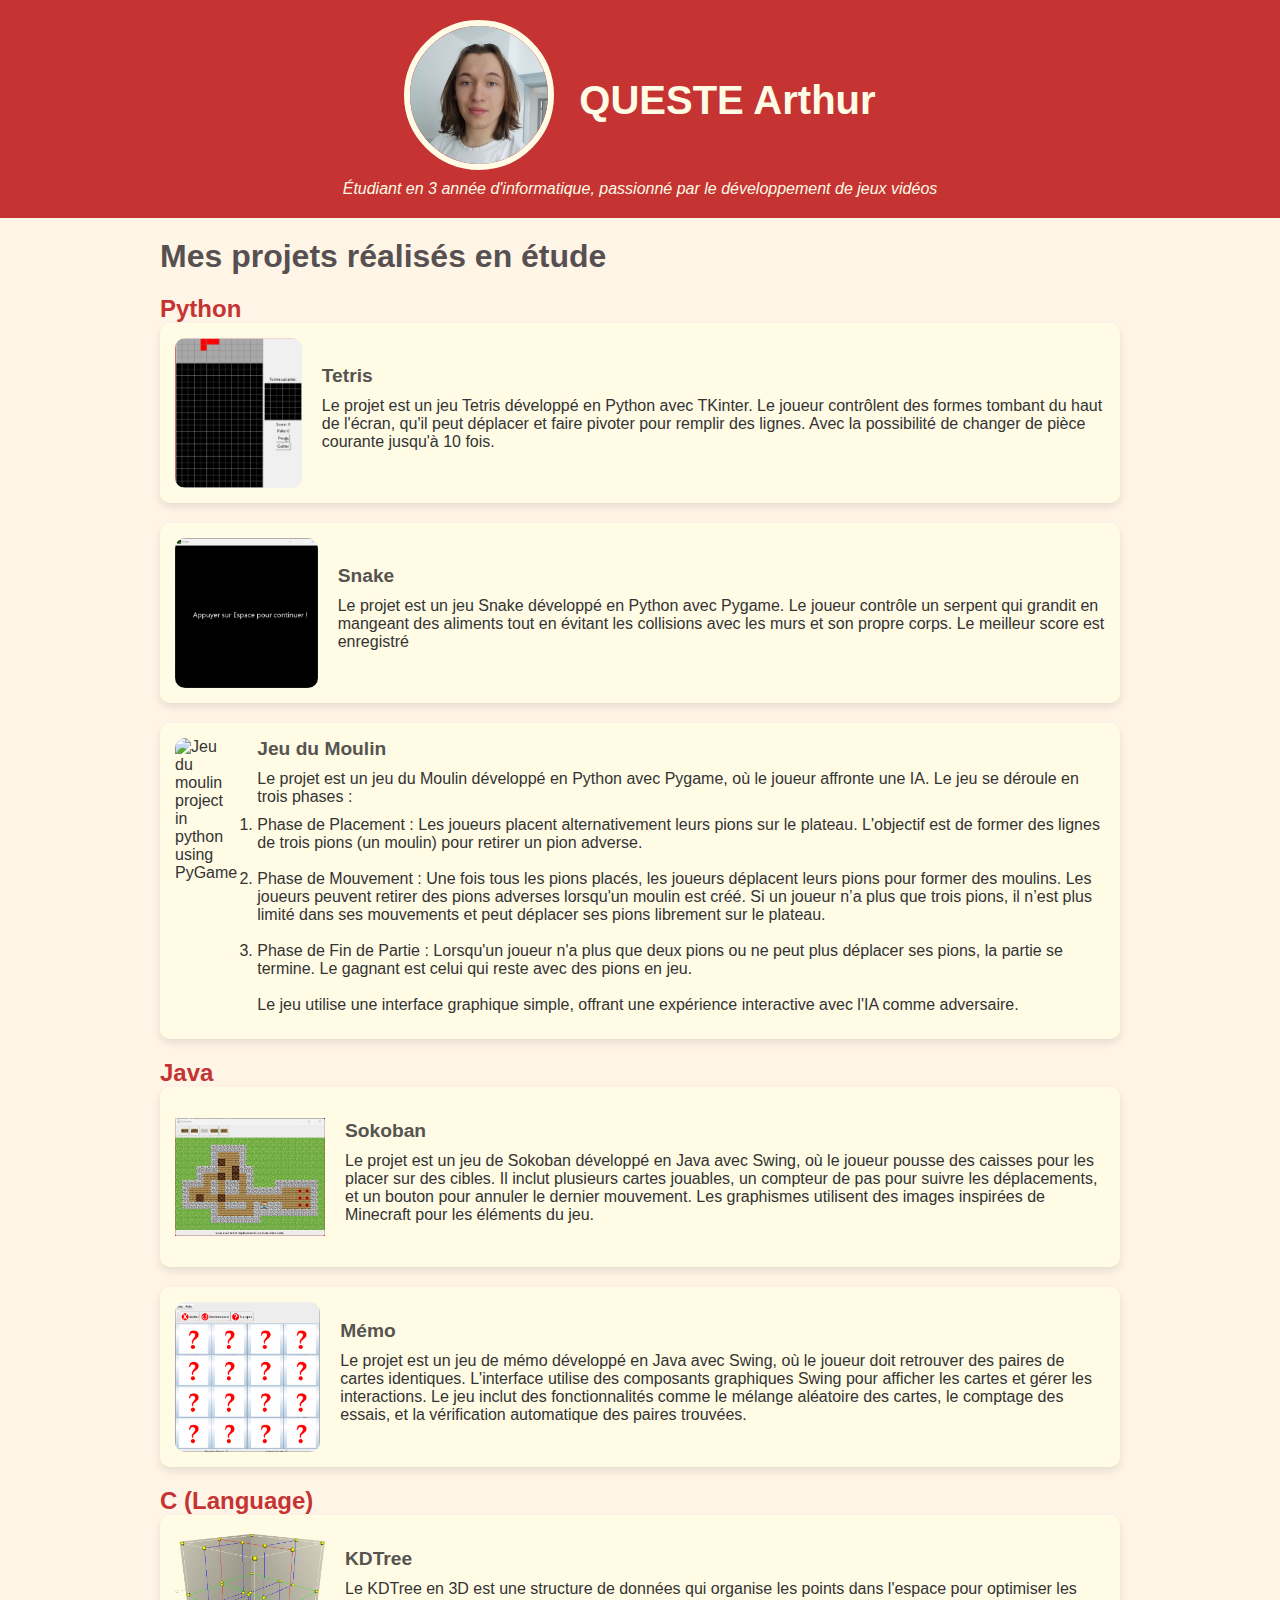
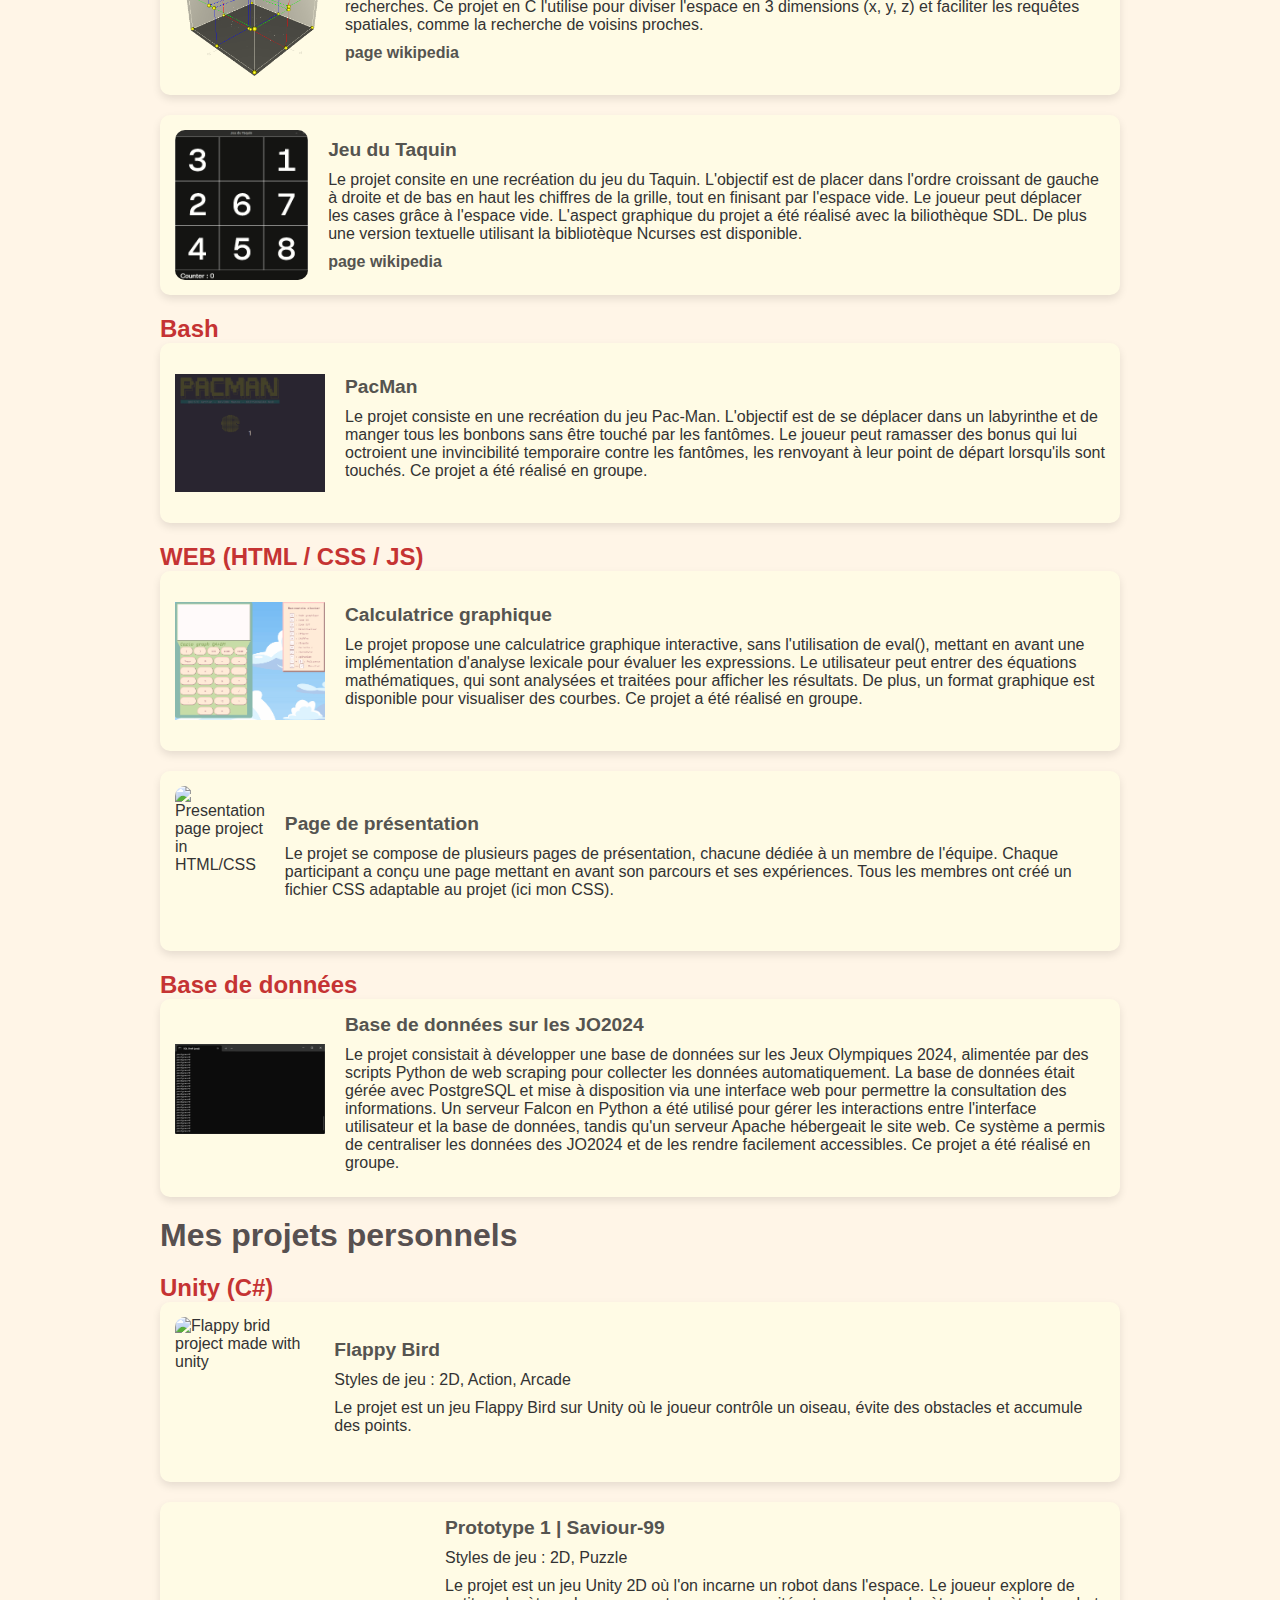
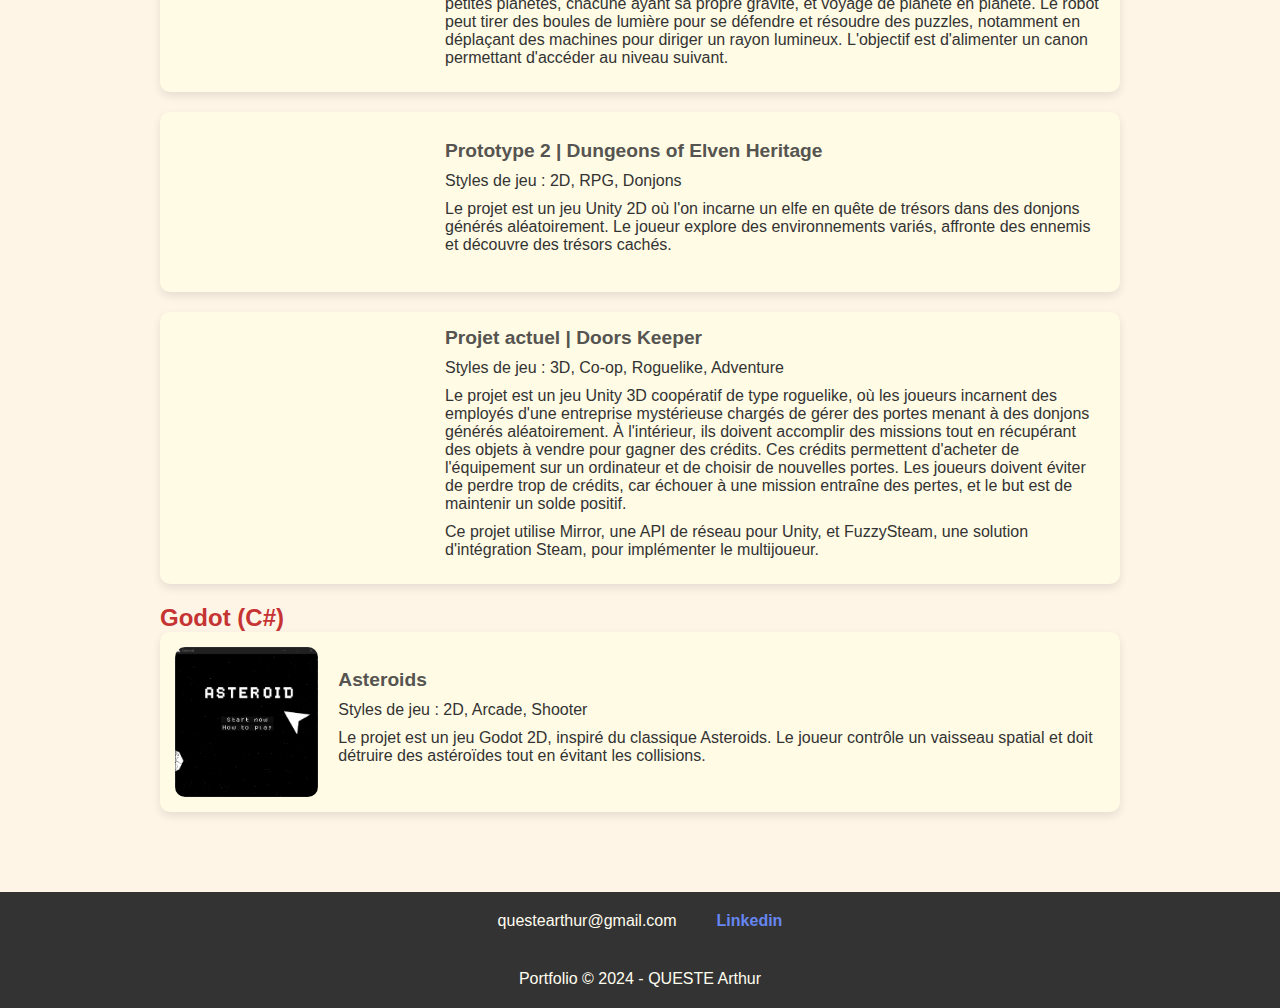
==== commit 1470b0ac: "fix name" ====
--- a/index.html
+++ b/index.html
@@ -40,7 +40,7 @@
                 <div class="project">
                     <img src="images/jeudumoulin.gif" alt="Jeu du moulin project in python using PyGame">
                     <div class="project-info">
-                        <h4>Jeu du Moulin (PyGame)</h4>
+                        <h4>Jeu du Moulin</h4>
                         <p> Le projet est un jeu du Moulin développé en Python avec Pygame, où le joueur affronte une IA. Le jeu se déroule en trois phases :
                             <ol>
                             <li>Phase de Placement : Les joueurs placent alternativement leurs pions sur le plateau. L'objectif est de former des lignes de trois pions (un moulin) pour retirer un pion adverse.
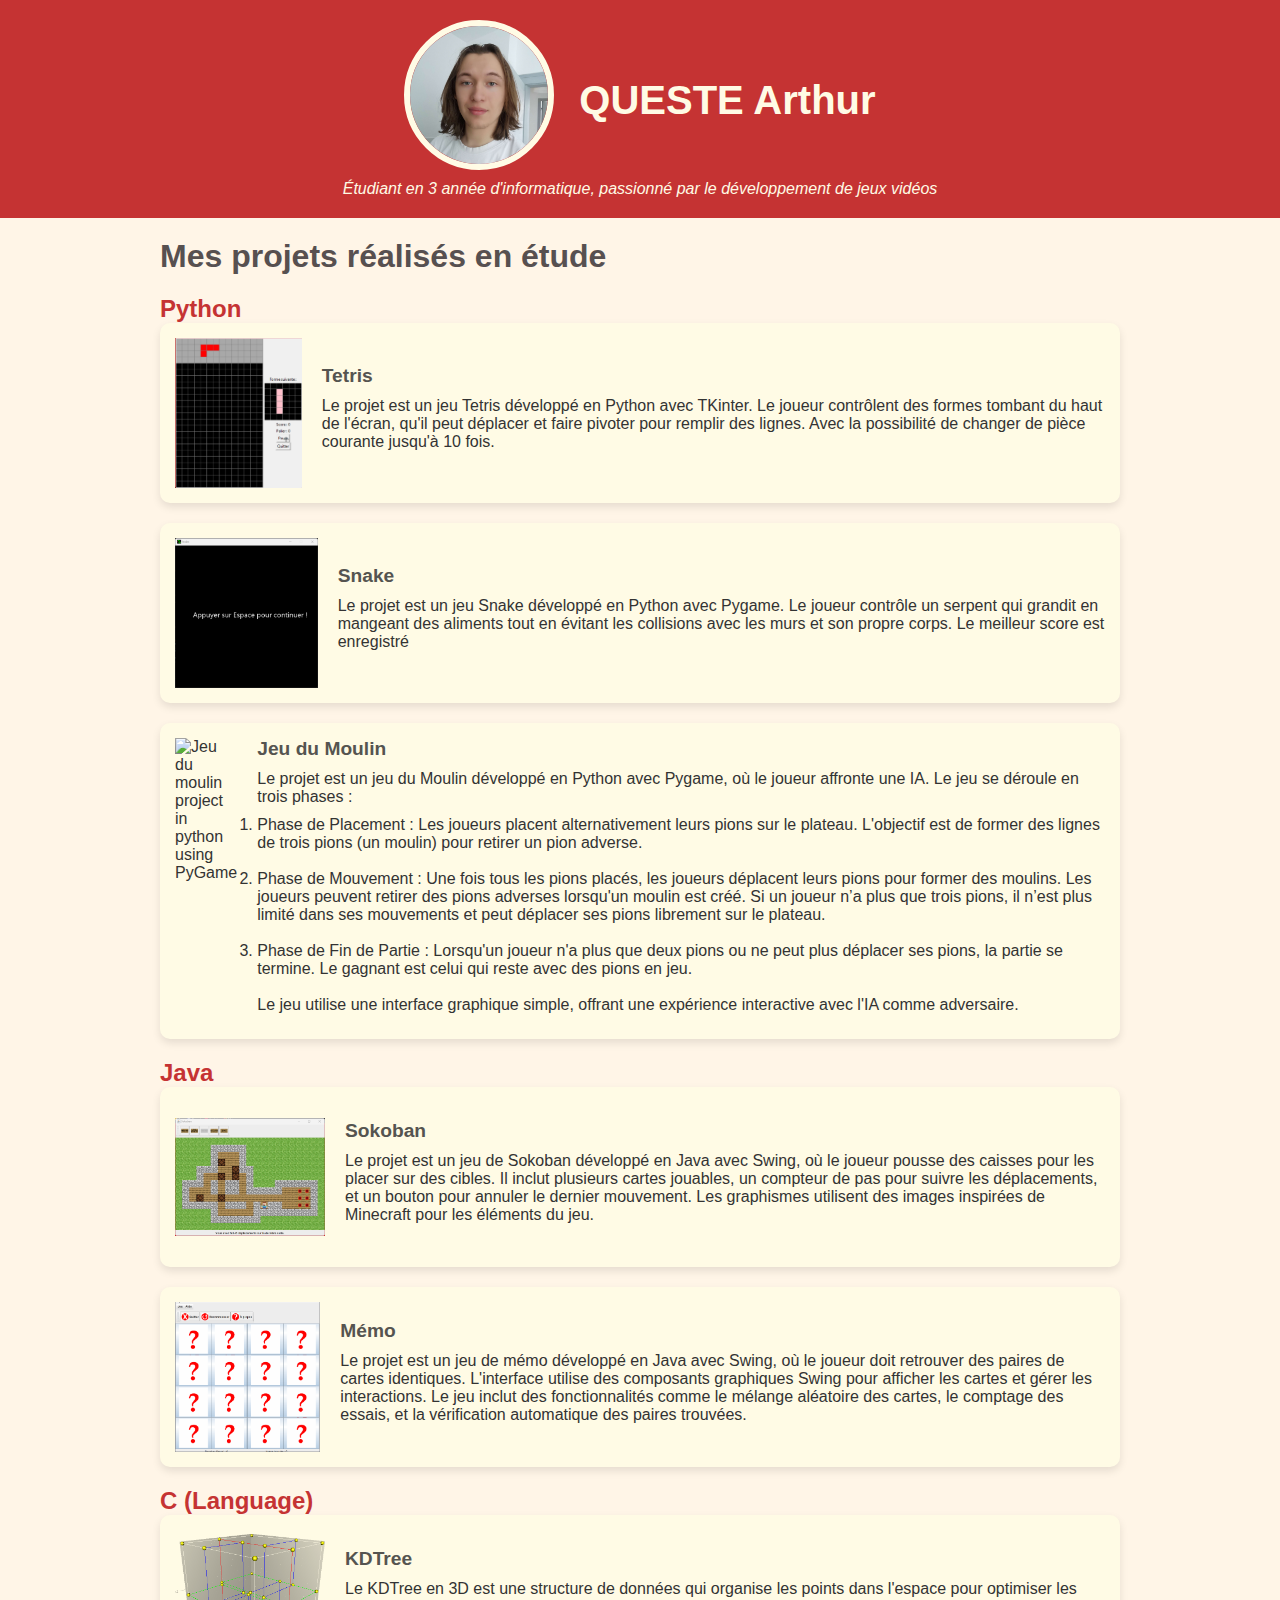
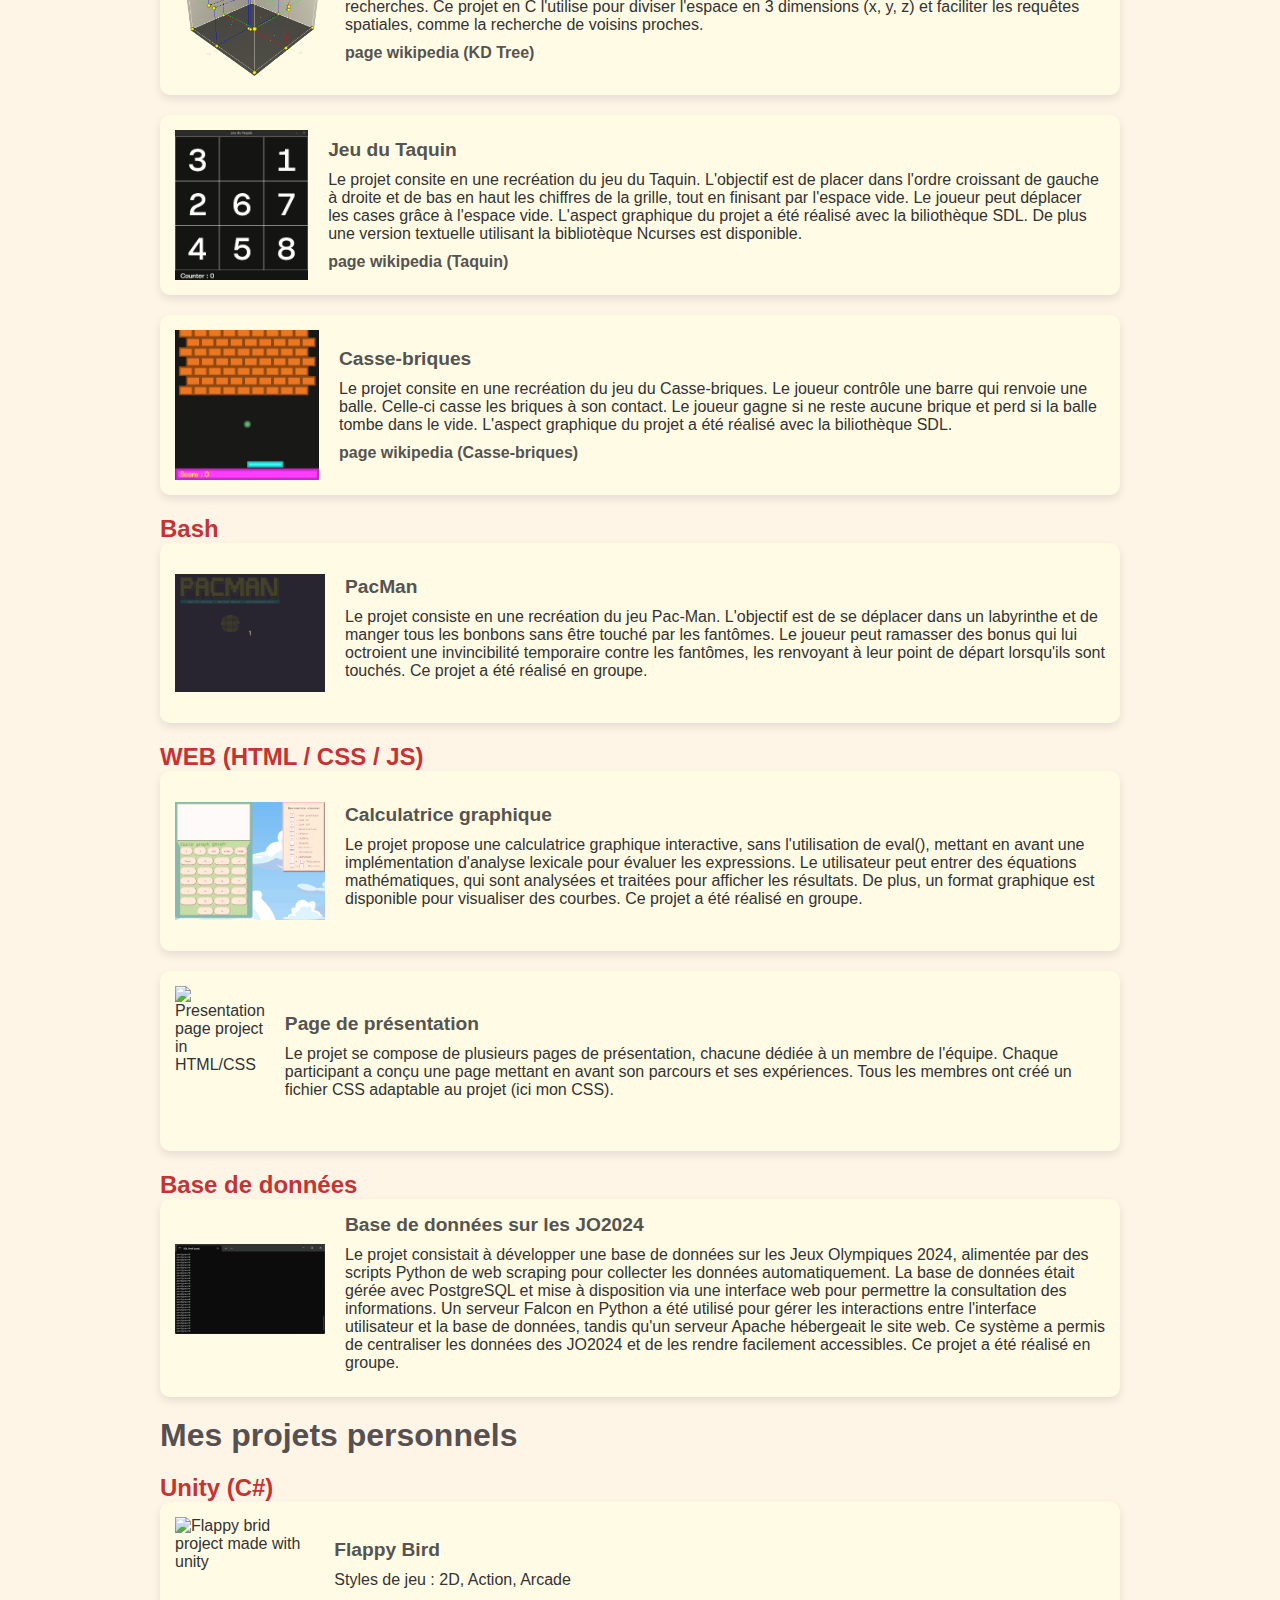
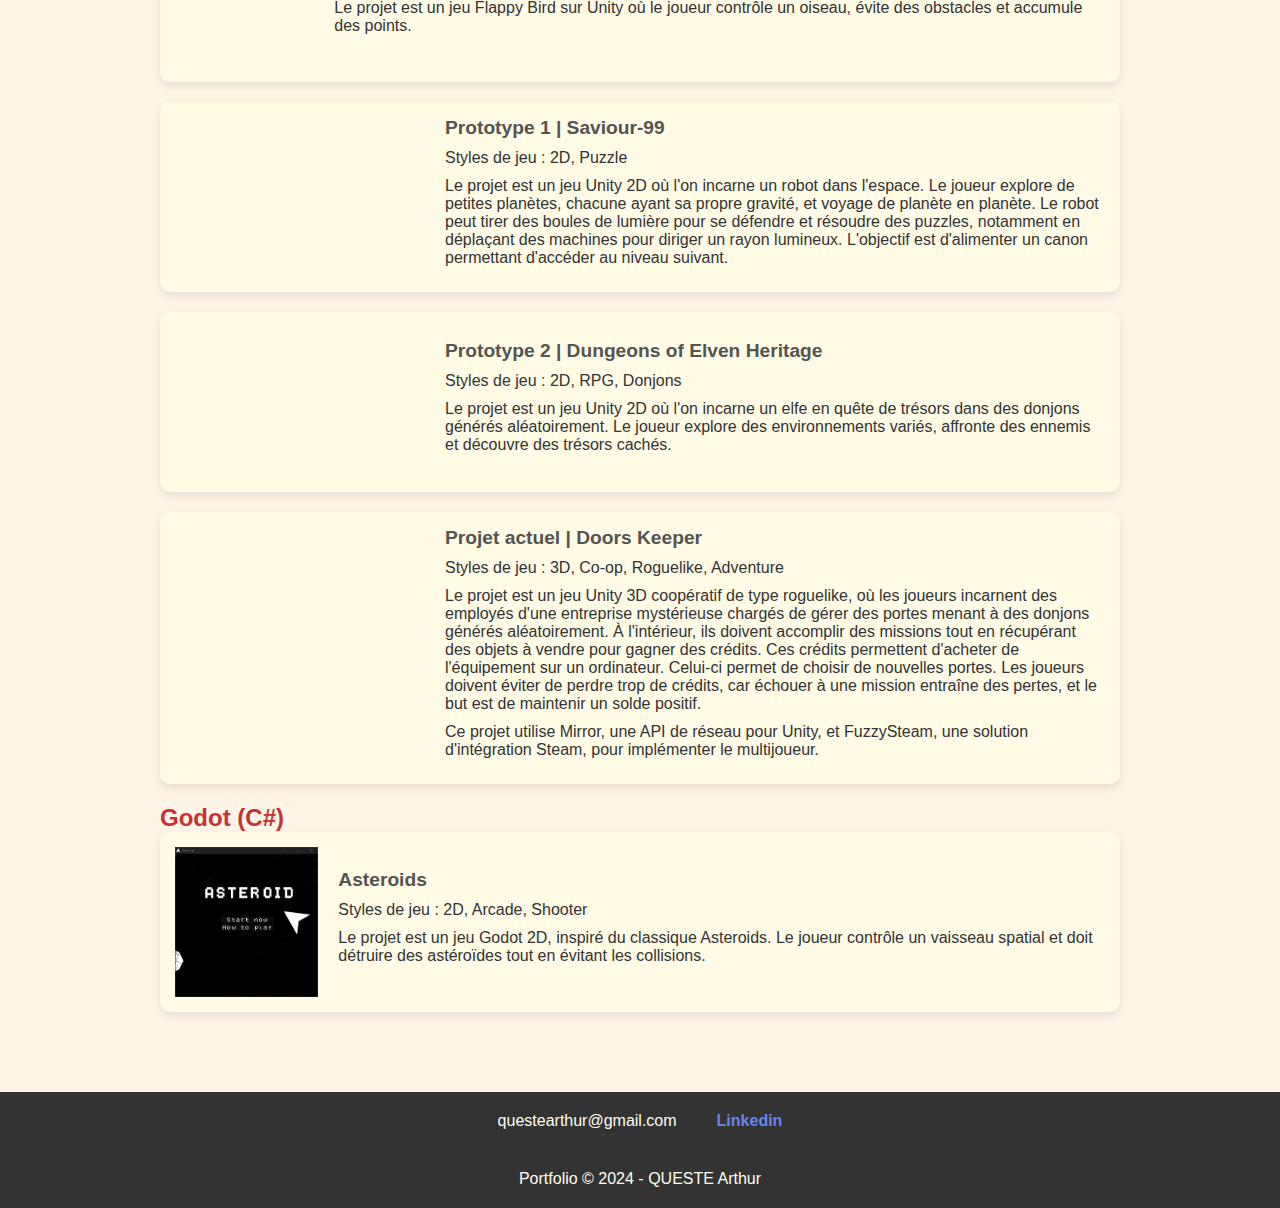
==== commit 55c0649f: "Casse-briques" ====
--- a/index.html
+++ b/index.html
@@ -82,7 +82,7 @@
                     <div class="project-info">
                         <h4>KDTree</h4>
                         <p>Le KDTree en 3D est une structure de données qui organise les points dans l'espace pour optimiser les recherches. Ce projet en C l'utilise pour diviser l'espace en 3 dimensions (x, y, z) et faciliter les requêtes spatiales, comme la recherche de voisins proches.</p>
-                        <a href="https://en.wikipedia.org/wiki/K-d_tree" target="_blank">page wikipedia</a>
+                        <a href="https://en.wikipedia.org/wiki/K-d_tree" target="_blank">page wikipedia (KD Tree)</a>
                     </div>
                 </div>
                 <div class="project">
@@ -90,7 +90,15 @@
                     <div class="project-info">
                         <h4>Jeu du Taquin</h4>
                         <p>Le projet consite en une recréation du jeu du Taquin. L'objectif est de placer dans l'ordre croissant de gauche à droite et de bas en haut les chiffres de la grille, tout en finisant par l'espace vide. Le joueur peut déplacer les cases grâce à l'espace vide. L'aspect graphique du projet a été réalisé avec la biliothèque SDL. De plus une version textuelle utilisant la bibliotèque Ncurses est disponible.</p>
-                        <a href="https://fr.wikipedia.org/wiki/Taquin" target="_blank">page wikipedia</a>
+                        <a href="https://fr.wikipedia.org/wiki/Taquin" target="_blank">page wikipedia (Taquin)</a>
+                    </div>
+                </div>
+                <div class="project">
+                    <img src="images/cassebrique.gif" alt="taquin visual">
+                    <div class="project-info">
+                        <h4>Casse-briques</h4>
+                        <p>Le projet consite en une recréation du jeu du Casse-briques. Le joueur contrôle une barre qui renvoie une balle. Celle-ci casse les briques à son contact. Le joueur gagne si ne reste aucune brique et perd si la balle tombe dans le vide. L'aspect graphique du projet a été réalisé avec la biliothèque SDL.</p>
+                        <a href="https://fr.wikipedia.org/wiki/Casse-briques" target="_blank">page wikipedia (Casse-briques)</a>
                     </div>
                 </div>
             </div>
@@ -175,7 +183,7 @@
                     <div class="project-info">
                         <h4>Projet actuel | Doors Keeper</h4>
                         <p>Styles de jeu : 3D, Co-op, Roguelike, Adventure</p>
-                        <p>Le projet est un jeu Unity 3D coopératif de type roguelike, où les joueurs incarnent des employés d'une entreprise mystérieuse chargés de gérer des portes menant à des donjons générés aléatoirement. À l'intérieur, ils doivent accomplir des missions tout en récupérant des objets à vendre pour gagner des crédits. Ces crédits permettent d'acheter de l'équipement sur un ordinateur et de choisir de nouvelles portes. Les joueurs doivent éviter de perdre trop de crédits, car échouer à une mission entraîne des pertes, et le but est de maintenir un solde positif.</p>
+                        <p>Le projet est un jeu Unity 3D coopératif de type roguelike, où les joueurs incarnent des employés d'une entreprise mystérieuse chargés de gérer des portes menant à des donjons générés aléatoirement. À l'intérieur, ils doivent accomplir des missions tout en récupérant des objets à vendre pour gagner des crédits. Ces crédits permettent d'acheter de l'équipement sur un ordinateur. Celui-ci permet de choisir de nouvelles portes. Les joueurs doivent éviter de perdre trop de crédits, car échouer à une mission entraîne des pertes, et le but est de maintenir un solde positif.</p>
                         <p>Ce projet utilise Mirror, une API de réseau pour Unity, et FuzzySteam, une solution d'intégration Steam, pour implémenter le multijoueur.</p>
                     </div>
                 </div>
@@ -208,8 +216,7 @@
         function resetImg(img) {
             img.classList.remove("enlarged");
         }
-    
-        // Ajoutez les écouteurs d'événements pour chaque image
+
         document.querySelectorAll('.project img').forEach(image => {
             image.addEventListener('mouseover', () => enlargeImg(image));
             image.addEventListener('mouseout', () => resetImg(image));
--- a/style.css
+++ b/style.css
@@ -86,7 +86,6 @@
     width: 150px;
     height: 150px;
     object-fit: contain;
-    border-radius: 10px;
     margin-right: 20px;
 }
 
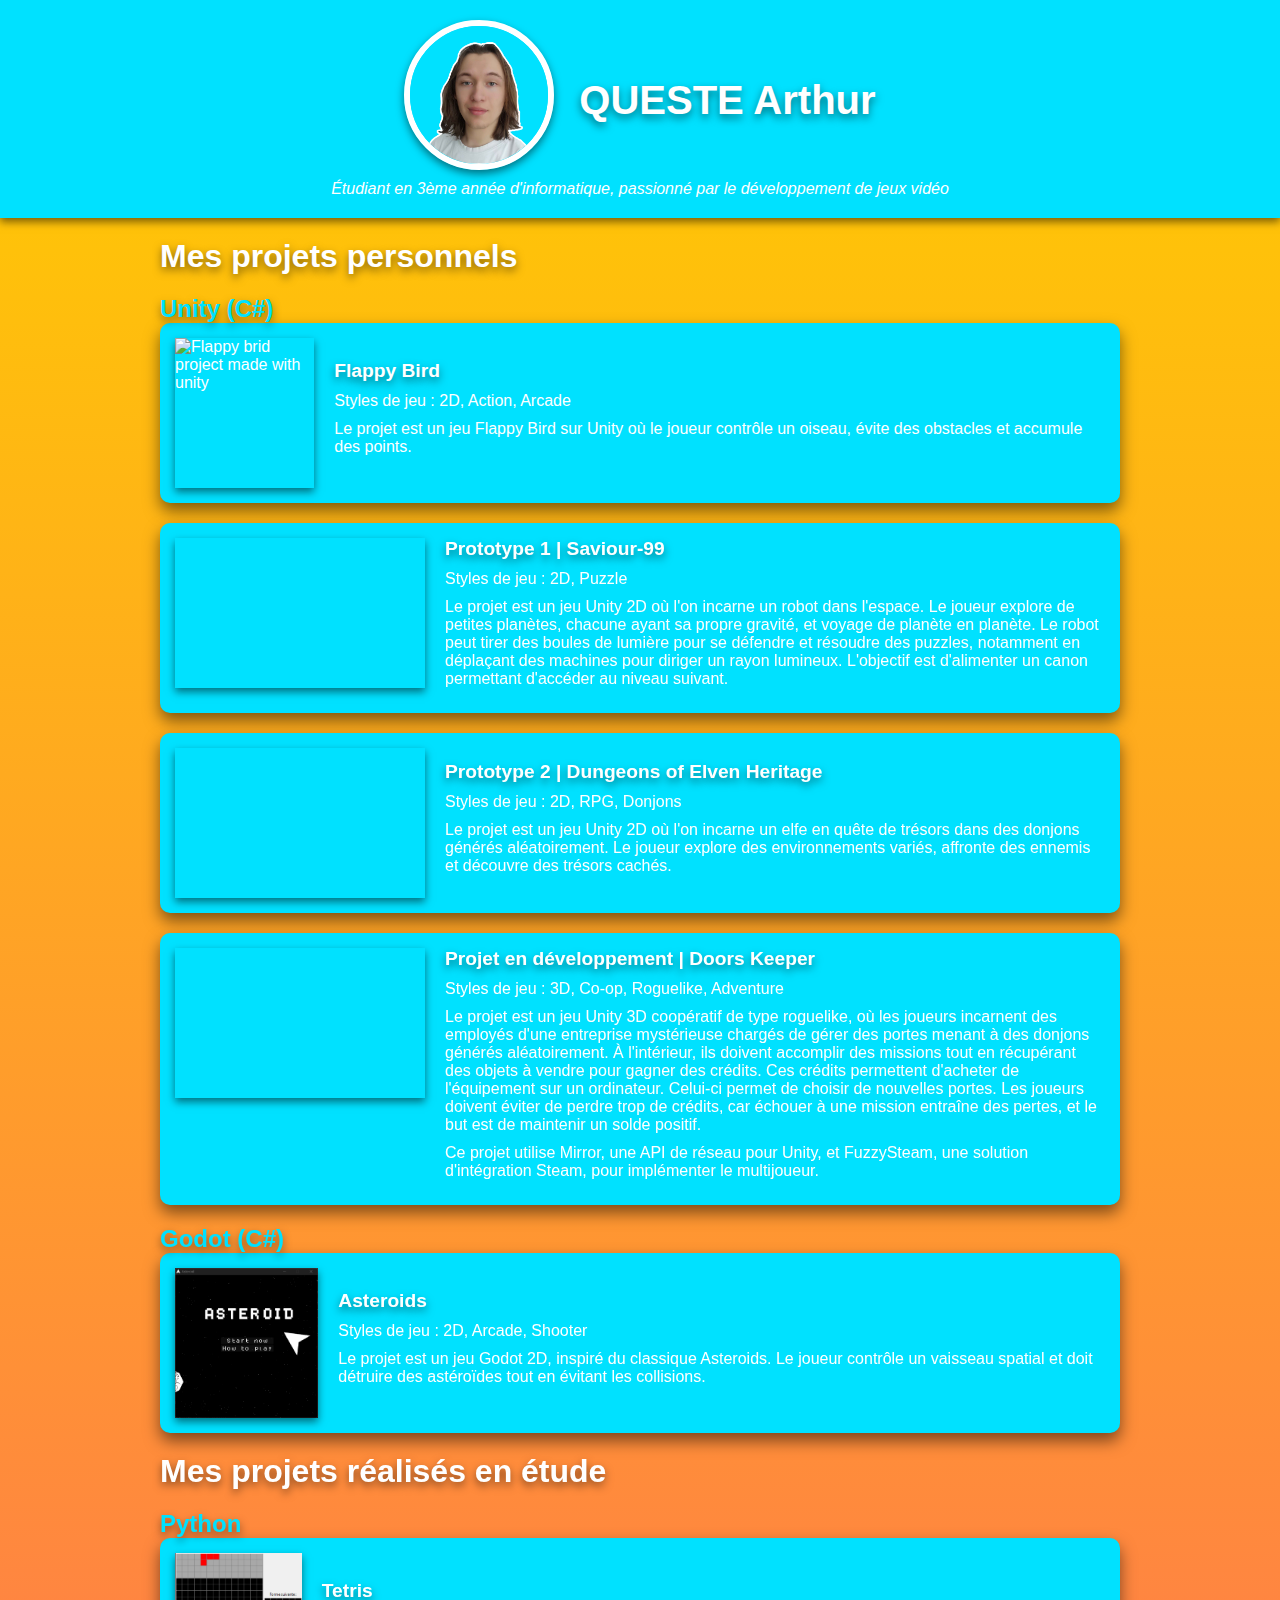
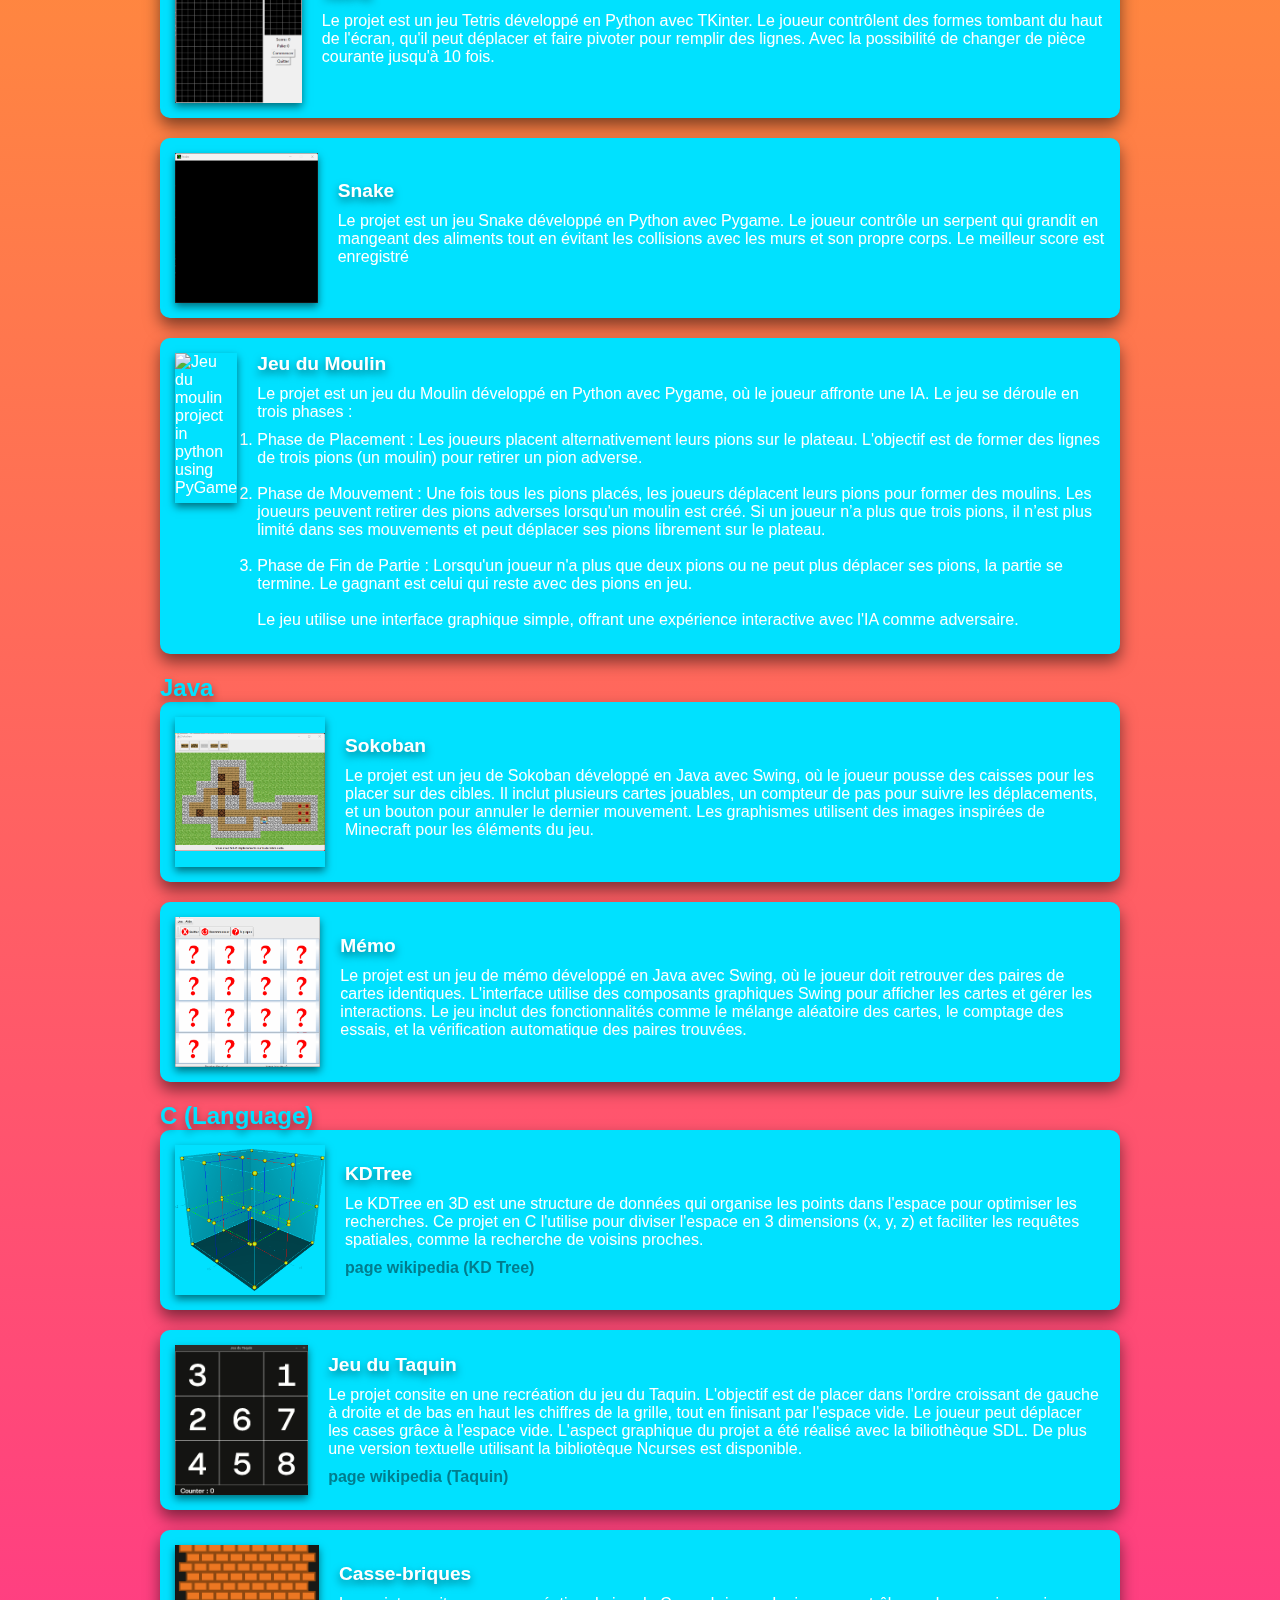
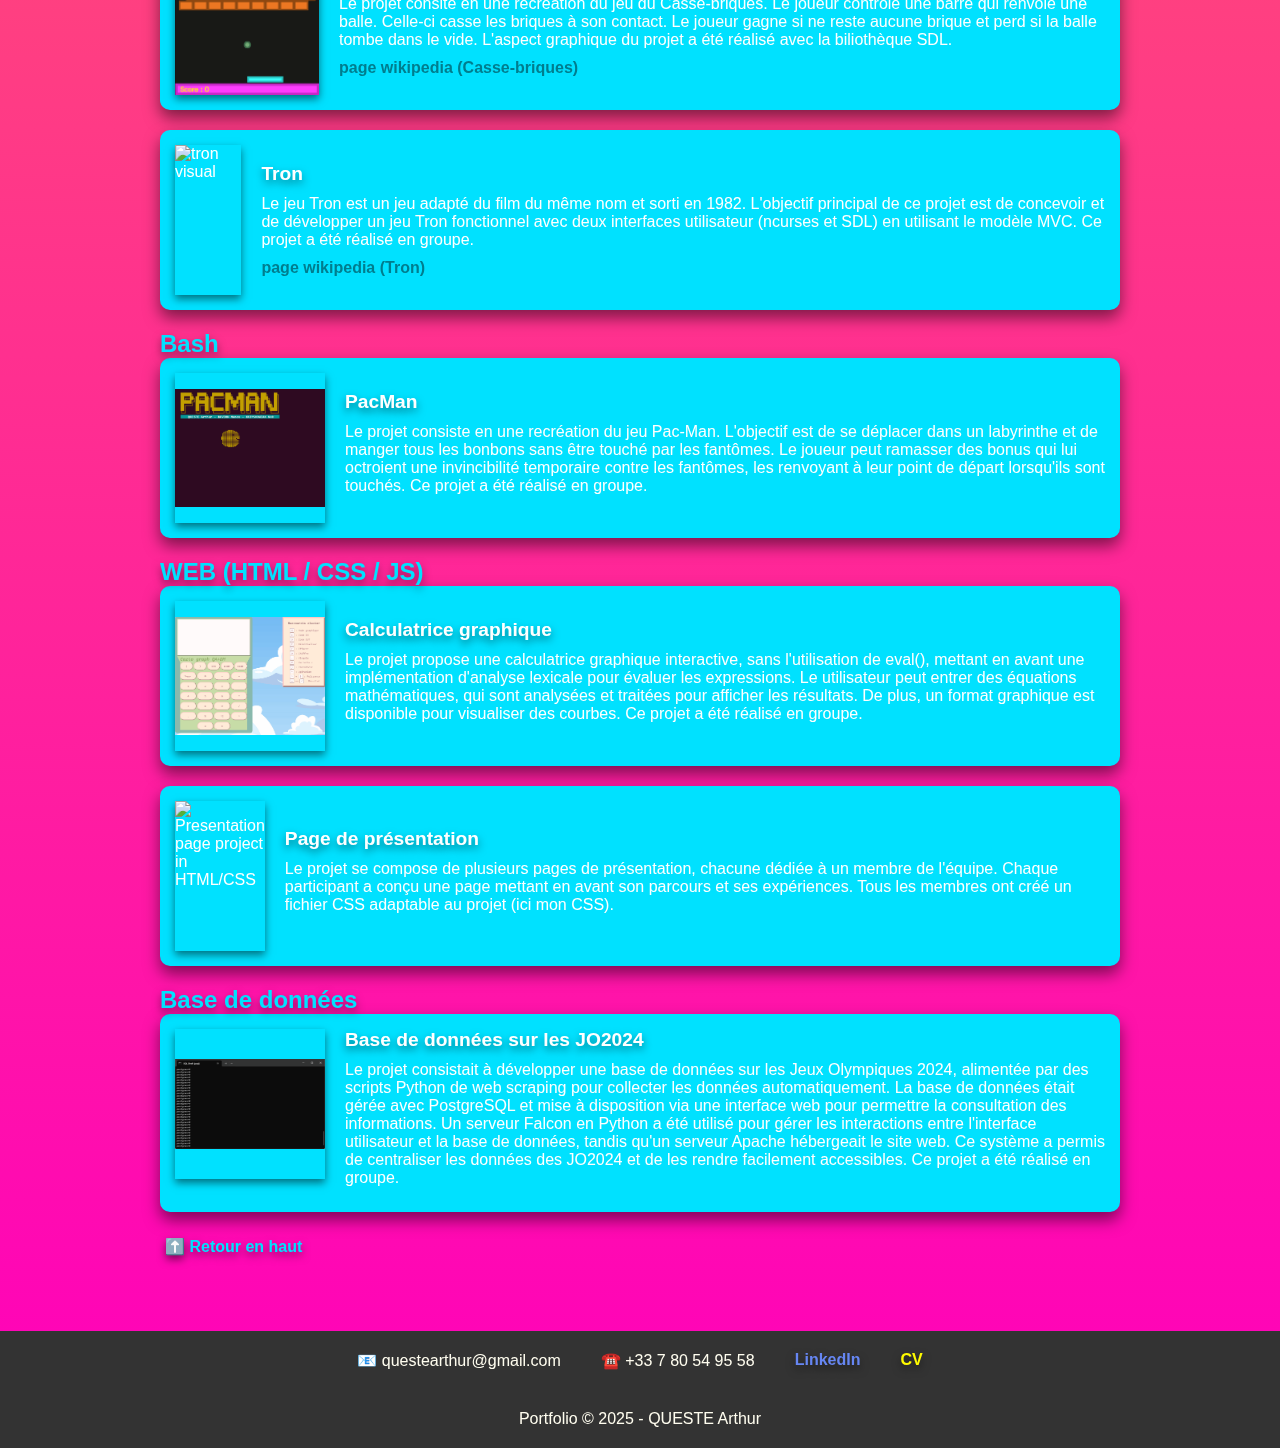
==== commit e4bb6319: "update 2025" ====
--- a/index.html
+++ b/index.html
@@ -12,11 +12,67 @@
         <div class="header-content">
             <img src="images/Photo.jpg" alt="Photo de profil" class="profile-img">
             <h1>QUESTE Arthur</h1>
-            <p><em>Étudiant en 3 année d'informatique, passionné par le développement de jeux vidéos</em></p>
+            <p><em>Étudiant en 3ème année d'informatique, passionné par le développement de jeux vidéo</em></p>
         </div>
     </header>
 
     <main>
+        <!-- Projets personnels -->
+        <section id="projets-personnels">
+            <h2>Mes projets personnels</h2>
+
+            <!-- Catégorie Unity -->
+            <div class="category">
+                <h3>Unity (C#)</h3>
+                <div class="project">
+                    <img src="images/flappybird.gif" alt="Flappy brid project made with unity">
+                    <div class="project-info">
+                        <h4>Flappy Bird</h4>
+                        <p>Styles de jeu : 2D, Action, Arcade</p>
+                        <p>Le projet est un jeu Flappy Bird sur Unity où le joueur contrôle un oiseau, évite des obstacles et accumule des points.</p>
+                    </div>
+                </div>
+                <div class="project">
+                    <iframe src="https://www.youtube.com/embed/uStd2zI9QFU" frameborder="0" allow="accelerometer; autoplay; clipboard-write; encrypted-media; gyroscope; picture-in-picture" allowfullscreen></iframe>
+                    <div class="project-info">
+                        <h4>Prototype 1 | Saviour-99</h4>
+                        <p>Styles de jeu : 2D, Puzzle</p>
+                        <p>Le projet est un jeu Unity 2D où l'on incarne un robot dans l'espace. Le joueur explore de petites planètes, chacune ayant sa propre gravité, et voyage de planète en planète. Le robot peut tirer des boules de lumière pour se défendre et résoudre des puzzles, notamment en déplaçant des machines pour diriger un rayon lumineux. L'objectif est d'alimenter un canon permettant d'accéder au niveau suivant.</p>
+                    </div>
+                </div>
+                <div class="project">
+                    <iframe src="https://www.youtube.com/embed/uF0xLYv7hPQ" frameborder="0" allow="accelerometer; autoplay; clipboard-write; encrypted-media; gyroscope; picture-in-picture" allowfullscreen></iframe>
+                    <div class="project-info">
+                        <h4>Prototype 2 | Dungeons of Elven Heritage</h4>
+                        <p>Styles de jeu : 2D, RPG, Donjons</p>
+                        <p>Le projet est un jeu Unity 2D où l'on incarne un elfe en quête de trésors dans des donjons générés aléatoirement. Le joueur explore des environnements variés, affronte des ennemis et découvre des trésors cachés.</p>
+                    </div>
+                </div>
+                <div class="project">
+                    <iframe src="https://www.youtube.com/embed/jJ9vWSlMHQQ" frameborder="0" allow="accelerometer; autoplay; clipboard-write; encrypted-media; gyroscope; picture-in-picture" allowfullscreen></iframe>
+                    <div class="project-info">
+                        <h4>Projet en développement | Doors Keeper</h4>
+                        <p>Styles de jeu : 3D, Co-op, Roguelike, Adventure</p>
+                        <p>Le projet est un jeu Unity 3D coopératif de type roguelike, où les joueurs incarnent des employés d'une entreprise mystérieuse chargés de gérer des portes menant à des donjons générés aléatoirement. À l'intérieur, ils doivent accomplir des missions tout en récupérant des objets à vendre pour gagner des crédits. Ces crédits permettent d'acheter de l'équipement sur un ordinateur. Celui-ci permet de choisir de nouvelles portes. Les joueurs doivent éviter de perdre trop de crédits, car échouer à une mission entraîne des pertes, et le but est de maintenir un solde positif.</p>
+                        <p>Ce projet utilise Mirror, une API de réseau pour Unity, et FuzzySteam, une solution d'intégration Steam, pour implémenter le multijoueur.</p>
+                    </div>
+                </div>
+            </div>
+
+            <!-- Catégorie Godot -->
+            <div class="category">
+                <h3>Godot (C#)</h3>
+                <div class="project">
+                    <img src="images/asteroid.gif" alt="Asteroid project in Godot">
+                    <div class="project-info">
+                        <h4>Asteroids</h4>
+                        <p>Styles de jeu : 2D, Arcade, Shooter</p>
+                        <p>Le projet est un jeu Godot 2D, inspiré du classique Asteroids. Le joueur contrôle un vaisseau spatial et doit détruire des astéroïdes tout en évitant les collisions.</p>
+                    </div>
+                </div>
+            </div>
+        </section>
+
         <!-- Projets d'études -->
         <section id="projets-etudes">
             <h2>Mes projets réalisés en étude</h2>
@@ -94,13 +150,21 @@
                     </div>
                 </div>
                 <div class="project">
-                    <img src="images/cassebrique.gif" alt="taquin visual">
+                    <img src="images/cassebrique.gif" alt="cassebrique visual">
                     <div class="project-info">
                         <h4>Casse-briques</h4>
                         <p>Le projet consite en une recréation du jeu du Casse-briques. Le joueur contrôle une barre qui renvoie une balle. Celle-ci casse les briques à son contact. Le joueur gagne si ne reste aucune brique et perd si la balle tombe dans le vide. L'aspect graphique du projet a été réalisé avec la biliothèque SDL.</p>
                         <a href="https://fr.wikipedia.org/wiki/Casse-briques" target="_blank">page wikipedia (Casse-briques)</a>
                     </div>
                 </div>
+                <div class="project">
+                    <img src="images/tron.gif" alt="tron visual">
+                    <div class="project-info">
+                        <h4>Tron</h4>
+                        <p>Le jeu Tron est un jeu adapté du film du même nom et sorti en 1982. L'objectif principal de ce projet est de concevoir et de développer un jeu Tron fonctionnel avec deux interfaces utilisateur (ncurses et SDL) en utilisant le modèle MVC. Ce projet a été réalisé en groupe.</p>
+                        <a href="https://fr.wikipedia.org/wiki/Tron" target="_blank">page wikipedia (Tron)</a>
+                    </div>
+                </div>
             </div>
 
             <!-- Catégorie Bash -->
@@ -146,67 +210,14 @@
                 </div>
             </div>
         </section>
-
-        <!-- Projets personnels -->
-        <section id="projets-personnels">
-            <h2>Mes projets personnels</h2>
-
-            <!-- Catégorie Unity -->
-            <div class="category">
-                <h3>Unity (C#)</h3>
-                <div class="project">
-                    <img src="images/flappybird.gif" alt="Flappy brid project made with unity">
-                    <div class="project-info">
-                        <h4>Flappy Bird</h4>
-                        <p>Styles de jeu : 2D, Action, Arcade</p>
-                        <p>Le projet est un jeu Flappy Bird sur Unity où le joueur contrôle un oiseau, évite des obstacles et accumule des points.</p>
-                    </div>
-                </div>
-                <div class="project">
-                    <iframe src="https://www.youtube.com/embed/uStd2zI9QFU" frameborder="0" allow="accelerometer; autoplay; clipboard-write; encrypted-media; gyroscope; picture-in-picture" allowfullscreen></iframe>
-                    <div class="project-info">
-                        <h4>Prototype 1 | Saviour-99</h4>
-                        <p>Styles de jeu : 2D, Puzzle</p>
-                        <p>Le projet est un jeu Unity 2D où l'on incarne un robot dans l'espace. Le joueur explore de petites planètes, chacune ayant sa propre gravité, et voyage de planète en planète. Le robot peut tirer des boules de lumière pour se défendre et résoudre des puzzles, notamment en déplaçant des machines pour diriger un rayon lumineux. L'objectif est d'alimenter un canon permettant d'accéder au niveau suivant.</p>
-                    </div>
-                </div>
-                <div class="project">
-                    <iframe src="https://www.youtube.com/embed/uF0xLYv7hPQ" frameborder="0" allow="accelerometer; autoplay; clipboard-write; encrypted-media; gyroscope; picture-in-picture" allowfullscreen></iframe>
-                    <div class="project-info">
-                        <h4>Prototype 2 | Dungeons of Elven Heritage</h4>
-                        <p>Styles de jeu : 2D, RPG, Donjons</p>
-                        <p>Le projet est un jeu Unity 2D où l'on incarne un elfe en quête de trésors dans des donjons générés aléatoirement. Le joueur explore des environnements variés, affronte des ennemis et découvre des trésors cachés.</p>
-                    </div>
-                </div>
-                <div class="project">
-                    <iframe src="https://www.youtube.com/embed/jJ9vWSlMHQQ" frameborder="0" allow="accelerometer; autoplay; clipboard-write; encrypted-media; gyroscope; picture-in-picture" allowfullscreen></iframe>
-                    <div class="project-info">
-                        <h4>Projet actuel | Doors Keeper</h4>
-                        <p>Styles de jeu : 3D, Co-op, Roguelike, Adventure</p>
-                        <p>Le projet est un jeu Unity 3D coopératif de type roguelike, où les joueurs incarnent des employés d'une entreprise mystérieuse chargés de gérer des portes menant à des donjons générés aléatoirement. À l'intérieur, ils doivent accomplir des missions tout en récupérant des objets à vendre pour gagner des crédits. Ces crédits permettent d'acheter de l'équipement sur un ordinateur. Celui-ci permet de choisir de nouvelles portes. Les joueurs doivent éviter de perdre trop de crédits, car échouer à une mission entraîne des pertes, et le but est de maintenir un solde positif.</p>
-                        <p>Ce projet utilise Mirror, une API de réseau pour Unity, et FuzzySteam, une solution d'intégration Steam, pour implémenter le multijoueur.</p>
-                    </div>
-                </div>
-            </div>
-
-            <!-- Catégorie Godot -->
-            <div class="category">
-                <h3>Godot (C#)</h3>
-                <div class="project">
-                    <img src="images/asteroid.gif" alt="Asteroid project in Godot">
-                    <div class="project-info">
-                        <h4>Asteroids</h4>
-                        <p>Styles de jeu : 2D, Arcade, Shooter</p>
-                        <p>Le projet est un jeu Godot 2D, inspiré du classique Asteroids. Le joueur contrôle un vaisseau spatial et doit détruire des astéroïdes tout en évitant les collisions.</p>
-                    </div>
-                </div>
-            </div>
-        </section>
+        <button id="backToTop" onclick="window.scrollTo({top: 0, behavior: 'smooth'})">⬆️ Retour en haut</button>
     </main>
     <footer>
-        <p>questearthur@gmail.com</p>
-        <a href="https://linkedin.com/in/arthur-queste-b58a76295/" target="_blank">Linkedin</a>
-        <p id="date">Portfolio © 2024 - QUESTE Arthur</p>
+        <p>📧 questearthur@gmail.com</p>
+        <p>☎️ +33 7 80 54 95 58</p>
+        <a id="linkedin" href="https://linkedin.com/in/arthur-queste-b58a76295/" target="_blank">LinkedIn</a>
+        <a id="cv" href="images/CV_QUESTE_Arthur.pdf" target="_blank">CV</a>
+        <p id="date">Portfolio © 2025 - QUESTE Arthur</p>
     </footer>
     <script>
         function enlargeImg(img) {
--- a/style.css
+++ b/style.css
@@ -6,14 +6,15 @@
 
 body {
     font-family: Arial, sans-serif;
-    background-color: #fff5e7;
-    color: #333;
+    background : linear-gradient(#ffcc00, rgb(255, 0, 187));
+    color: white;
 }
 
 header {
-    background-color: rgb(197, 51, 51);
+    background-color: rgb(0,225,255);
     padding: 20px;
     text-align: center;
+    box-shadow: 0 4px 8px rgba(0, 0, 0, 0.5);
 }
 
 .header-content {
@@ -21,13 +22,14 @@
     align-items: center;
     justify-content: space-around;
     flex-wrap: wrap;
+    border-bottom: #ffffff;
 }
 
 header p {
     width: 100%;
     text-align: center;
     margin-top: 10px;
-    color: rgb(255, 251, 229);
+    color: #ffffff;
     font-style: italic;
 }
 
@@ -37,14 +39,16 @@
     height: 150px;
     object-fit: cover;
     margin-left: 30%;
-    border: 6px rgb(255, 251, 229) solid;
+    border: 6px rgb(255, 255, 255) solid;
+    box-shadow: 0 4px 8px rgba(0, 0, 0, 0.5);
 }
 
 h1 {
-    color: rgb(255, 251, 229);
+    color: rgb(255, 255, 255);
     font-size: 2.5em;
     margin-top: 10px;
     margin-right: 30%;
+    text-shadow: 0 4px 8px rgba(0, 0, 0, 0.5);
 }
 
 main {
@@ -56,27 +60,30 @@
 h2 {
     font-size: 2em;
     margin-bottom: 20px;
-    color: #575050;
+    color: #ffffff;
+    text-shadow: 0 4px 8px rgba(0, 0, 0, 0.5);
 }
 
 h3 {
     font-size: 1.5em;
     margin-top: 20px;
-    color: rgb(197, 51, 51);
+    color: rgb(0,225,255);
+    text-shadow: 0 4px 8px rgba(0, 0, 0, 0.5);
 }
 
 h4 {
-    color: rgb(85, 84, 80);
+    color: rgb(255, 255, 255);
+    text-shadow: 0 4px 8px rgba(0, 0, 0, 0.5);
 }
 
 .project {
     overflow: visible;
     display: flex;
     margin-bottom: 20px;
-    background-color:rgb(255, 251, 229);
+    background-color:rgb(0,225,255);
     padding: 15px;
     border-radius: 10px;
-    box-shadow: 0 4px 8px rgba(0, 0, 0, 0.1);
+    box-shadow: 0 8px 16px rgba(0, 0, 0, 0.5);
 }
 
 .project img {
@@ -87,11 +94,11 @@
     height: 150px;
     object-fit: contain;
     margin-right: 20px;
+    box-shadow: 0 4px 8px rgba(0, 0, 0, 0.5);
 }
 
 .enlarged {
     position: fixed;
-
     transform: translate(85%, 0%) scale(3);
     z-index: 10;
     cursor: zoom-out;
@@ -114,13 +121,13 @@
 
 .project-info a {
     text-decoration: none;
-    color: rgb(85, 84, 80);
+    color: rgb(0, 125, 142);
     font-weight: bold;
     transition: color 0.3s ease;
 }
 
 .project-info a:hover {
-    color: rgb(197, 51, 51);
+    color: rgb(255, 255, 255);
 }
 
 footer {
@@ -137,9 +144,17 @@
 
 footer a {
     text-decoration: none;
-    color: rgb(102, 134, 242);
     font-weight: bold;
     transition: color 0.3s ease;
+    text-shadow: 0 4px 8px rgba(0, 0, 0, 0.5);
+}
+
+footer #linkedin {
+    color: rgb(102, 134, 242);
+}
+
+footer #cv {
+    color: rgb(255, 251, 0);
 }
 
 #date {
@@ -150,4 +165,22 @@
     width: 250px;
     height: 150px;
     margin-right: 20px; 
+    box-shadow: 0 4px 8px rgba(0, 0, 0, 0.5);
+}
+
+#backToTop {
+    font-size: medium;
+    text-decoration: none;
+    color:rgb(0,225,255);
+    background-color: rgba(255, 255, 255, 0);
+    border: none;
+    padding: 5px;
+    font-weight: bold;
+    transition: color 0.3s ease;
+    text-shadow: 0 4px 8px rgba(0, 0, 0, 0.5);
+    margin-bottom: 10px;
+}
+
+#backToTop:hover {
+    color: white;
 }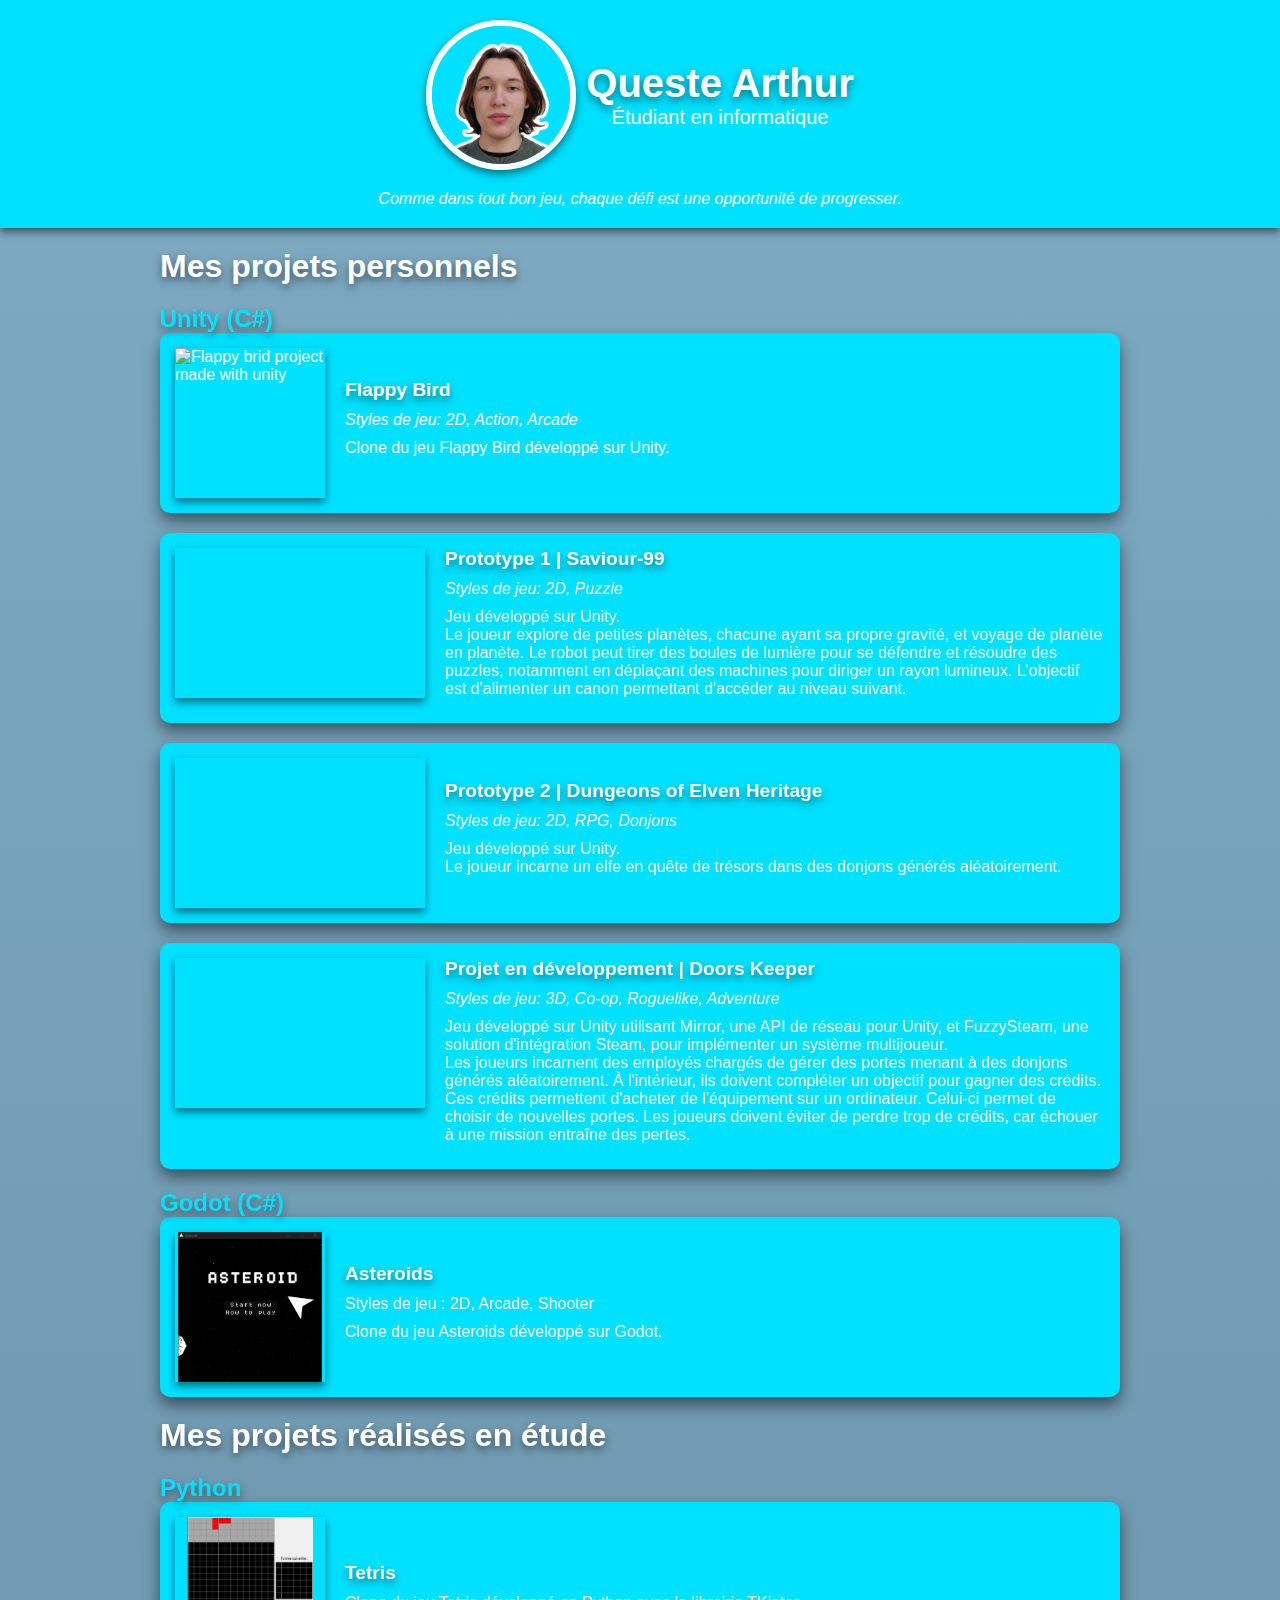
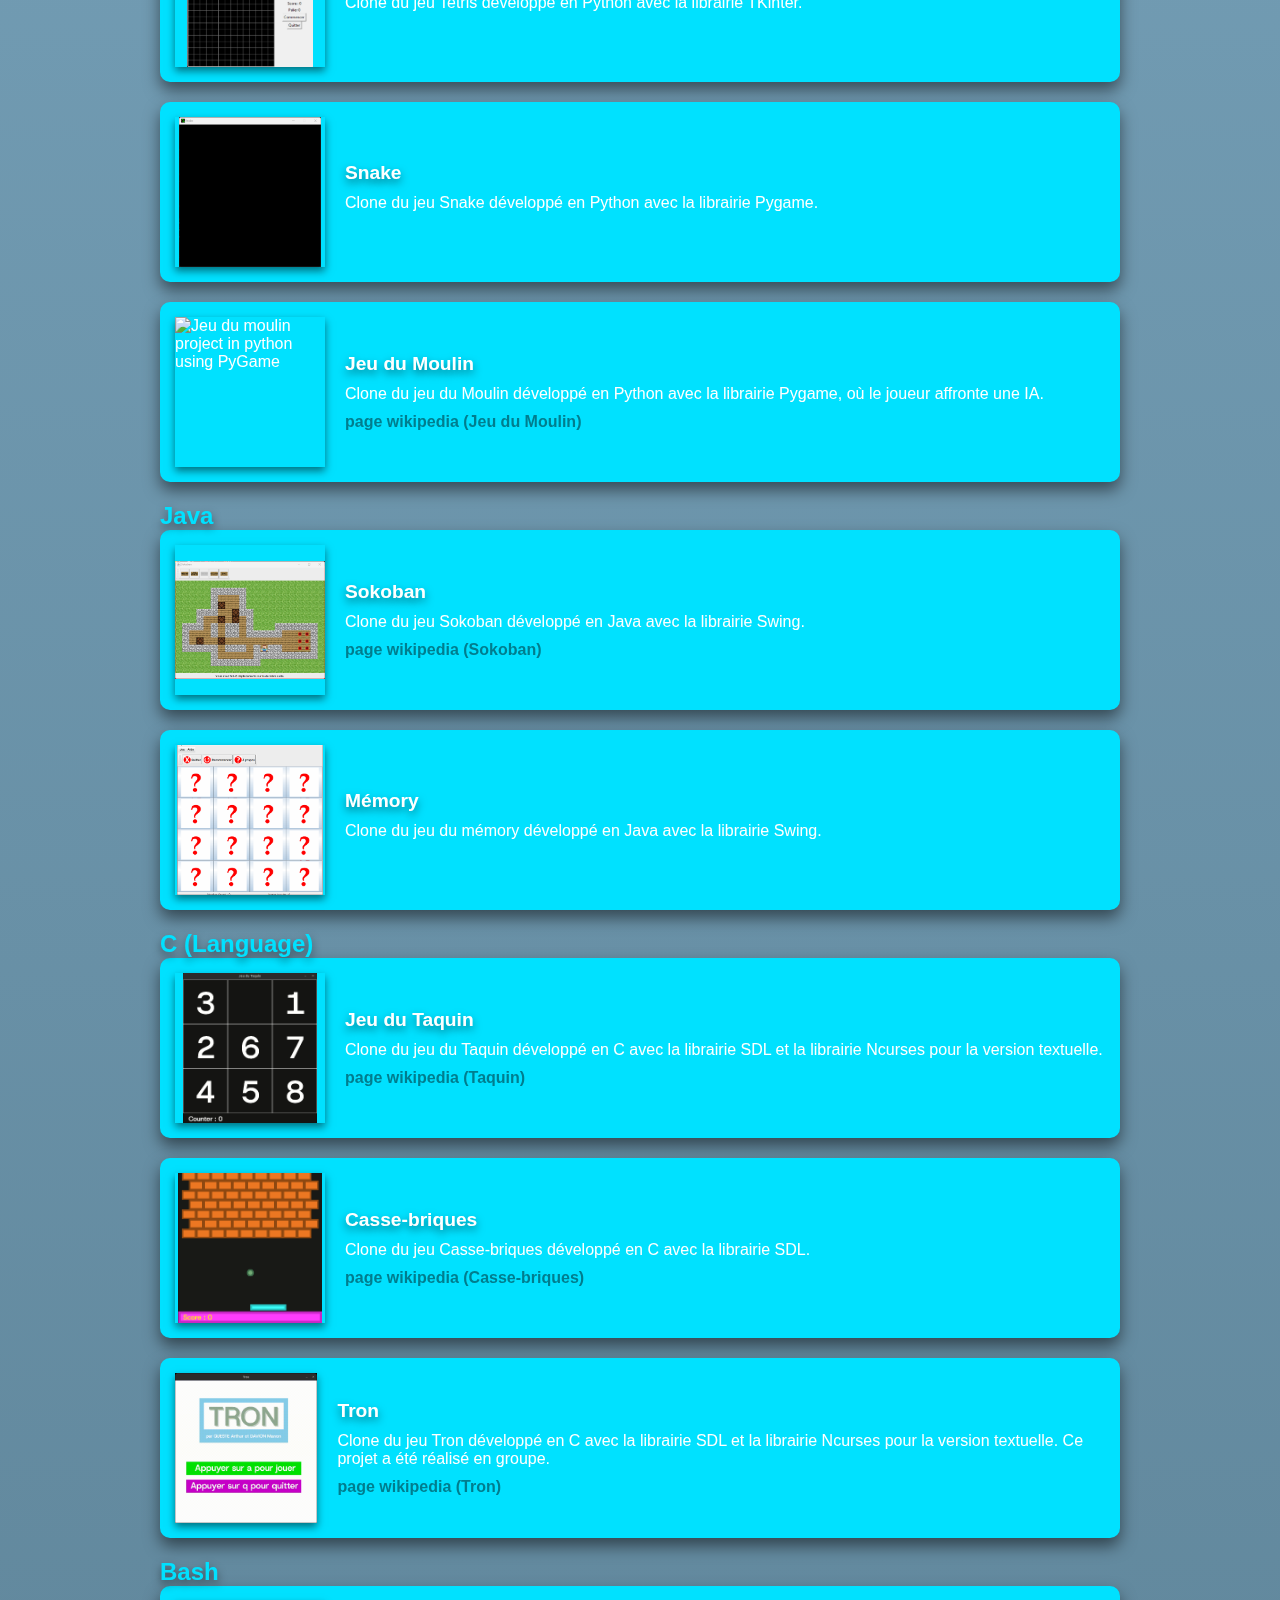
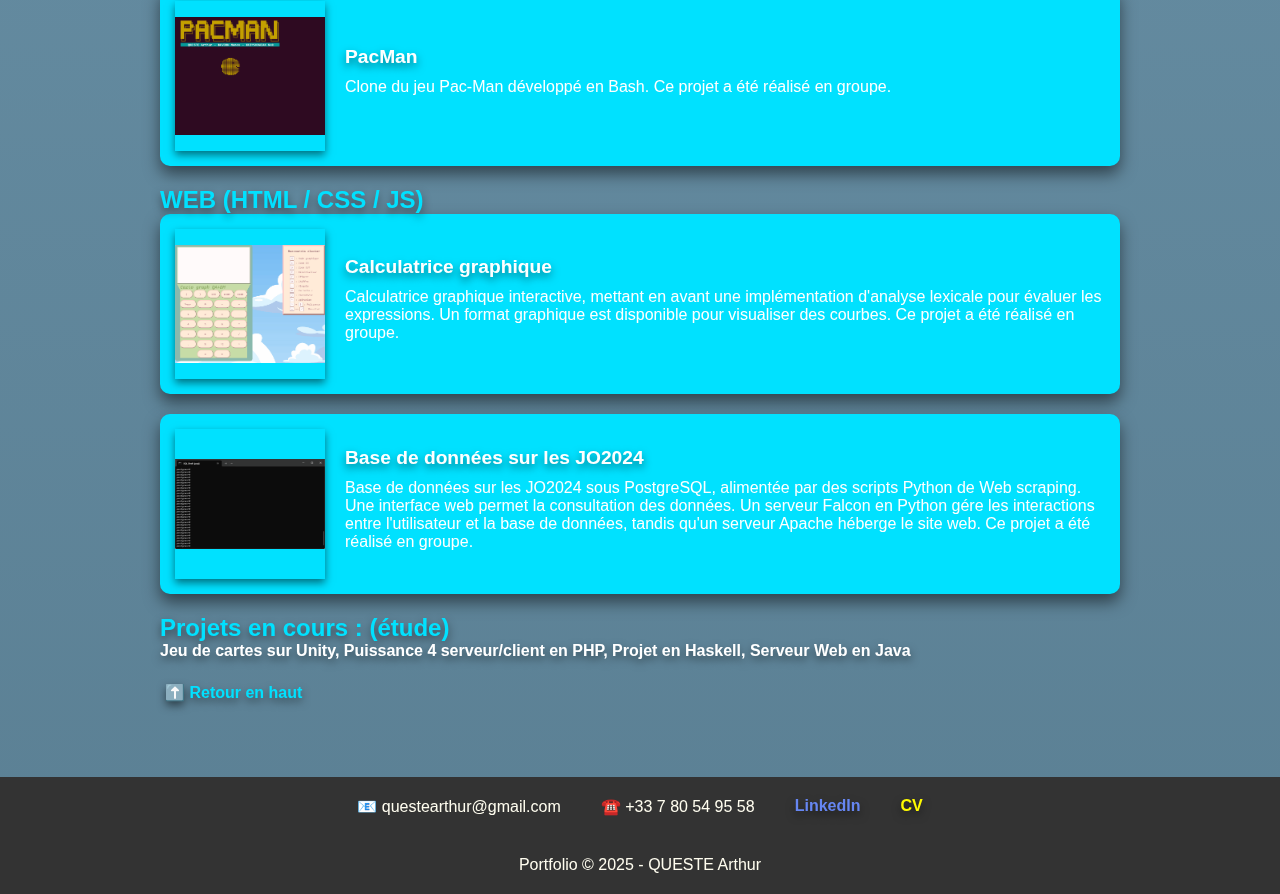
==== commit 77289f42: "Mise à jour 02/25" ====
--- a/index.html
+++ b/index.html
@@ -3,7 +3,7 @@
 <head>
     <meta charset="UTF-8">
     <meta name="viewport" content="width=device-width, initial-scale=1.0">
-    <title>Portfolio QUESTE Arthur</title>
+    <title>Portfolio Queste Arthur</title>
     <link rel="stylesheet" href="style.css">
 </head>
 <body>
@@ -11,8 +11,11 @@
     <header>
         <div class="header-content">
             <img src="images/Photo.jpg" alt="Photo de profil" class="profile-img">
-            <h1>QUESTE Arthur</h1>
-            <p><em>Étudiant en 3ème année d'informatique, passionné par le développement de jeux vidéo</em></p>
+            <div id="nom-prenom-desc">
+                <h1>Queste Arthur</h1>
+                <span>Étudiant en informatique</span>
+            </div>
+            <p><em>Comme dans tout bon jeu, chaque défi est une opportunité de progresser.</em></p>
         </div>
     </header>
 
@@ -28,33 +31,32 @@
                     <img src="images/flappybird.gif" alt="Flappy brid project made with unity">
                     <div class="project-info">
                         <h4>Flappy Bird</h4>
-                        <p>Styles de jeu : 2D, Action, Arcade</p>
-                        <p>Le projet est un jeu Flappy Bird sur Unity où le joueur contrôle un oiseau, évite des obstacles et accumule des points.</p>
+                        <p><em>Styles de jeu: 2D, Action, Arcade</em></p>
+                        <p>Clone du jeu Flappy Bird développé sur Unity.</p>
                     </div>
                 </div>
                 <div class="project">
                     <iframe src="https://www.youtube.com/embed/uStd2zI9QFU" frameborder="0" allow="accelerometer; autoplay; clipboard-write; encrypted-media; gyroscope; picture-in-picture" allowfullscreen></iframe>
                     <div class="project-info">
                         <h4>Prototype 1 | Saviour-99</h4>
-                        <p>Styles de jeu : 2D, Puzzle</p>
-                        <p>Le projet est un jeu Unity 2D où l'on incarne un robot dans l'espace. Le joueur explore de petites planètes, chacune ayant sa propre gravité, et voyage de planète en planète. Le robot peut tirer des boules de lumière pour se défendre et résoudre des puzzles, notamment en déplaçant des machines pour diriger un rayon lumineux. L'objectif est d'alimenter un canon permettant d'accéder au niveau suivant.</p>
+                        <p><em>Styles de jeu: 2D, Puzzle</em></p>
+                        <p>Jeu développé sur Unity.<br> Le joueur explore de petites planètes, chacune ayant sa propre gravité, et voyage de planète en planète. Le robot peut tirer des boules de lumière pour se défendre et résoudre des puzzles, notamment en déplaçant des machines pour diriger un rayon lumineux. L'objectif est d'alimenter un canon permettant d'accéder au niveau suivant.</p>
                     </div>
                 </div>
                 <div class="project">
                     <iframe src="https://www.youtube.com/embed/uF0xLYv7hPQ" frameborder="0" allow="accelerometer; autoplay; clipboard-write; encrypted-media; gyroscope; picture-in-picture" allowfullscreen></iframe>
                     <div class="project-info">
                         <h4>Prototype 2 | Dungeons of Elven Heritage</h4>
-                        <p>Styles de jeu : 2D, RPG, Donjons</p>
-                        <p>Le projet est un jeu Unity 2D où l'on incarne un elfe en quête de trésors dans des donjons générés aléatoirement. Le joueur explore des environnements variés, affronte des ennemis et découvre des trésors cachés.</p>
+                        <p><em>Styles de jeu: 2D, RPG, Donjons</em></p>
+                        <p>Jeu développé sur Unity.<br>Le joueur incarne un elfe en quête de trésors dans des donjons générés aléatoirement.</p>
                     </div>
                 </div>
                 <div class="project">
                     <iframe src="https://www.youtube.com/embed/jJ9vWSlMHQQ" frameborder="0" allow="accelerometer; autoplay; clipboard-write; encrypted-media; gyroscope; picture-in-picture" allowfullscreen></iframe>
                     <div class="project-info">
                         <h4>Projet en développement | Doors Keeper</h4>
-                        <p>Styles de jeu : 3D, Co-op, Roguelike, Adventure</p>
-                        <p>Le projet est un jeu Unity 3D coopératif de type roguelike, où les joueurs incarnent des employés d'une entreprise mystérieuse chargés de gérer des portes menant à des donjons générés aléatoirement. À l'intérieur, ils doivent accomplir des missions tout en récupérant des objets à vendre pour gagner des crédits. Ces crédits permettent d'acheter de l'équipement sur un ordinateur. Celui-ci permet de choisir de nouvelles portes. Les joueurs doivent éviter de perdre trop de crédits, car échouer à une mission entraîne des pertes, et le but est de maintenir un solde positif.</p>
-                        <p>Ce projet utilise Mirror, une API de réseau pour Unity, et FuzzySteam, une solution d'intégration Steam, pour implémenter le multijoueur.</p>
+                        <p><em>Styles de jeu: 3D, Co-op, Roguelike, Adventure</em></p>
+                        <p>Jeu développé sur Unity utilisant Mirror, une API de réseau pour Unity, et FuzzySteam, une solution d'intégration Steam, pour implémenter un système multijoueur.<br>Les joueurs incarnent des employés chargés de gérer des portes menant à des donjons générés aléatoirement. À l'intérieur, ils doivent compléter un objectif pour gagner des crédits. Ces crédits permettent d'acheter de l'équipement sur un ordinateur. Celui-ci permet de choisir de nouvelles portes. Les joueurs doivent éviter de perdre trop de crédits, car échouer à une mission entraîne des pertes.</p>
                     </div>
                 </div>
             </div>
@@ -67,7 +69,7 @@
                     <div class="project-info">
                         <h4>Asteroids</h4>
                         <p>Styles de jeu : 2D, Arcade, Shooter</p>
-                        <p>Le projet est un jeu Godot 2D, inspiré du classique Asteroids. Le joueur contrôle un vaisseau spatial et doit détruire des astéroïdes tout en évitant les collisions.</p>
+                        <p>Clone du jeu Asteroids développé sur Godot.</p>
                     </div>
                 </div>
             </div>
@@ -83,30 +85,22 @@
                     <img src="images/tetris.gif" alt="Tetris project in python using TKinter">
                     <div class="project-info">
                         <h4>Tetris</h4>
-                        <p>Le projet est un jeu Tetris développé en Python avec TKinter. Le joueur contrôlent des formes tombant du haut de l'écran, qu'il peut déplacer et faire pivoter pour remplir des lignes. Avec la possibilité de changer de pièce courante jusqu'à 10 fois.</p>
+                        <p>Clone du jeu Tetris développé en Python avec la librairie TKinter.</p>
                     </div>
                 </div>
                 <div class="project">
                     <img src="images/snake.gif" alt="Snake project in python using PyGame">
                     <div class="project-info">
                         <h4>Snake</h4>
-                        <p>Le projet est un jeu Snake développé en Python avec Pygame. Le joueur contrôle un serpent qui grandit en mangeant des aliments tout en évitant les collisions avec les murs et son propre corps. Le meilleur score est enregistré</p>
+                        <p>Clone du jeu Snake développé en Python avec la librairie Pygame.</p>
                     </div>
                 </div>
                 <div class="project">
                     <img src="images/jeudumoulin.gif" alt="Jeu du moulin project in python using PyGame">
                     <div class="project-info">
                         <h4>Jeu du Moulin</h4>
-                        <p> Le projet est un jeu du Moulin développé en Python avec Pygame, où le joueur affronte une IA. Le jeu se déroule en trois phases :
-                            <ol>
-                            <li>Phase de Placement : Les joueurs placent alternativement leurs pions sur le plateau. L'objectif est de former des lignes de trois pions (un moulin) pour retirer un pion adverse.
-                            </li><br>
-                            <li>Phase de Mouvement : Une fois tous les pions placés, les joueurs déplacent leurs pions pour former des moulins. Les joueurs peuvent retirer des pions adverses lorsqu'un moulin est créé. Si un joueur n’a plus que trois pions, il n’est plus limité dans ses mouvements et peut déplacer ses pions librement sur le plateau.
-                            </li><br>
-                            <li>Phase de Fin de Partie : Lorsqu'un joueur n'a plus que deux pions ou ne peut plus déplacer ses pions, la partie se termine. Le gagnant est celui qui reste avec des pions en jeu.
-                            </li><br>
-                            </ol>
-                            Le jeu utilise une interface graphique simple, offrant une expérience interactive avec l'IA comme adversaire.</p>
+                        <p> Clone du jeu du Moulin développé en Python avec la librairie Pygame, où le joueur affronte une IA.</p>
+                        <a href="https://fr.wikipedia.org/wiki/Jeu_du_moulin" target="_blank">page wikipedia (Jeu du Moulin)</a>
                     </div>
                 </div>
             </div>
@@ -118,14 +112,15 @@
                     <img src="images/sokoban.gif" alt="Sokoban project in Java using Swing">
                     <div class="project-info">
                         <h4>Sokoban</h4>
-                        <p>Le projet est un jeu de Sokoban développé en Java avec Swing, où le joueur pousse des caisses pour les placer sur des cibles. Il inclut plusieurs cartes jouables, un compteur de pas pour suivre les déplacements, et un bouton pour annuler le dernier mouvement. Les graphismes utilisent des images inspirées de Minecraft pour les éléments du jeu.</p>
+                        <p>Clone du jeu Sokoban développé en Java avec la librairie Swing.</p>
+                        <a href="https://fr.wikipedia.org/wiki/Sokoban" target="_blank">page wikipedia (Sokoban)</a>
                     </div>
                 </div>
                 <div class="project">
                     <img src="images/memo.gif" alt="Mémo project in Java using Swing">
                     <div class="project-info">
-                        <h4>Mémo</h4>
-                        <p>Le projet est un jeu de mémo développé en Java avec Swing, où le joueur doit retrouver des paires de cartes identiques. L'interface utilise des composants graphiques Swing pour afficher les cartes et gérer les interactions. Le jeu inclut des fonctionnalités comme le mélange aléatoire des cartes, le comptage des essais, et la vérification automatique des paires trouvées.</p>
+                        <h4>Mémory</h4>
+                        <p>Clone du jeu du mémory développé en Java avec la librairie Swing.</p>
                     </div>
                 </div>
             </div>
@@ -134,18 +129,10 @@
             <div class="category">
                 <h3>C (Language)</h3>
                 <div class="project">
-                    <img src="images/3dtree.png" alt="KDTree visual">
-                    <div class="project-info">
-                        <h4>KDTree</h4>
-                        <p>Le KDTree en 3D est une structure de données qui organise les points dans l'espace pour optimiser les recherches. Ce projet en C l'utilise pour diviser l'espace en 3 dimensions (x, y, z) et faciliter les requêtes spatiales, comme la recherche de voisins proches.</p>
-                        <a href="https://en.wikipedia.org/wiki/K-d_tree" target="_blank">page wikipedia (KD Tree)</a>
-                    </div>
-                </div>
-                <div class="project">
                     <img src="images/taquin.gif" alt="taquin visual">
                     <div class="project-info">
                         <h4>Jeu du Taquin</h4>
-                        <p>Le projet consite en une recréation du jeu du Taquin. L'objectif est de placer dans l'ordre croissant de gauche à droite et de bas en haut les chiffres de la grille, tout en finisant par l'espace vide. Le joueur peut déplacer les cases grâce à l'espace vide. L'aspect graphique du projet a été réalisé avec la biliothèque SDL. De plus une version textuelle utilisant la bibliotèque Ncurses est disponible.</p>
+                        <p>Clone du jeu du Taquin développé en C avec la librairie SDL et la librairie Ncurses pour la version textuelle.</p>
                         <a href="https://fr.wikipedia.org/wiki/Taquin" target="_blank">page wikipedia (Taquin)</a>
                     </div>
                 </div>
@@ -153,7 +140,7 @@
                     <img src="images/cassebrique.gif" alt="cassebrique visual">
                     <div class="project-info">
                         <h4>Casse-briques</h4>
-                        <p>Le projet consite en une recréation du jeu du Casse-briques. Le joueur contrôle une barre qui renvoie une balle. Celle-ci casse les briques à son contact. Le joueur gagne si ne reste aucune brique et perd si la balle tombe dans le vide. L'aspect graphique du projet a été réalisé avec la biliothèque SDL.</p>
+                        <p>Clone du jeu Casse-briques développé en C avec la librairie SDL.</p>
                         <a href="https://fr.wikipedia.org/wiki/Casse-briques" target="_blank">page wikipedia (Casse-briques)</a>
                     </div>
                 </div>
@@ -161,7 +148,7 @@
                     <img src="images/tron.gif" alt="tron visual">
                     <div class="project-info">
                         <h4>Tron</h4>
-                        <p>Le jeu Tron est un jeu adapté du film du même nom et sorti en 1982. L'objectif principal de ce projet est de concevoir et de développer un jeu Tron fonctionnel avec deux interfaces utilisateur (ncurses et SDL) en utilisant le modèle MVC. Ce projet a été réalisé en groupe.</p>
+                        <p>Clone du jeu Tron développé en C avec la librairie SDL et la librairie Ncurses pour la version textuelle. Ce projet a été réalisé en groupe.</p>
                         <a href="https://fr.wikipedia.org/wiki/Tron" target="_blank">page wikipedia (Tron)</a>
                     </div>
                 </div>
@@ -174,7 +161,7 @@
                     <img src="images/pacman.gif" alt="pacMan visual">
                     <div class="project-info">
                         <h4>PacMan</h4>
-                        <p>Le projet consiste en une recréation du jeu Pac-Man. L'objectif est de se déplacer dans un labyrinthe et de manger tous les bonbons sans être touché par les fantômes. Le joueur peut ramasser des bonus qui lui octroient une invincibilité temporaire contre les fantômes, les renvoyant à leur point de départ lorsqu'ils sont touchés. Ce projet a été réalisé en groupe.</p>
+                        <p>Clone du jeu Pac-Man développé en Bash. Ce projet a été réalisé en groupe.</p>
                     </div>
                 </div>
             </div>
@@ -186,28 +173,21 @@
                     <img src="images/Calculatrice.gif" alt="Calculator project in HTML/CSS/JS">
                     <div class="project-info">
                         <h4>Calculatrice graphique</h4>
-                        <p>Le projet propose une calculatrice graphique interactive, sans l'utilisation de eval(), mettant en avant une implémentation d'analyse lexicale pour évaluer les expressions. Le utilisateur peut entrer des équations mathématiques, qui sont analysées et traitées pour afficher les résultats. De plus, un format graphique est disponible pour visualiser des courbes. Ce projet a été réalisé en groupe.</p>
-                    </div>
-                </div>
-                <div class="project">
-                    <img src="images/presentation.gif" alt="Presentation page project in HTML/CSS">
-                    <div class="project-info">
-                        <h4>Page de présentation</h4>
-                        <p>Le projet se compose de plusieurs pages de présentation, chacune dédiée à un membre de l'équipe. Chaque participant a conçu une page mettant en avant son parcours et ses expériences. Tous les membres ont créé un fichier CSS adaptable au projet (ici mon CSS).</p>
-                    </div>
-                </div>
-            </div>
-
-            <!-- Catégorie BDD -->
-            <div class="category">
-                <h3>Base de données</h3>
+                        <p>Calculatrice graphique interactive, mettant en avant une implémentation d'analyse lexicale pour évaluer les expressions. Un format graphique est disponible pour visualiser des courbes. Ce projet a été réalisé en groupe.</p>
+                    </div>
+                </div>
                 <div class="project">
                     <img src="images/BDD.gif" alt="PostgreSQL project">
                     <div class="project-info">
                         <h4>Base de données sur les JO2024</h4>
-                        <p>Le projet consistait à développer une base de données sur les Jeux Olympiques 2024, alimentée par des scripts Python de web scraping pour collecter les données automatiquement. La base de données était gérée avec PostgreSQL et mise à disposition via une interface web pour permettre la consultation des informations. Un serveur Falcon en Python a été utilisé pour gérer les interactions entre l'interface utilisateur et la base de données, tandis qu'un serveur Apache hébergeait le site web. Ce système a permis de centraliser les données des JO2024 et de les rendre facilement accessibles. Ce projet a été réalisé en groupe.</p>
-                    </div>
-                </div>
+                        <p>Base de données sur les JO2024 sous PostgreSQL, alimentée par des scripts Python de Web scraping. Une interface web permet la consultation des données. Un serveur Falcon en Python gére les interactions entre l'utilisateur et la base de données, tandis qu'un serveur Apache héberge le site web. Ce projet a été réalisé en groupe.</p>
+                    </div>
+                </div>
+            </div>
+            <div class="category">
+                <h3>Projets en cours : (étude)</h3>
+                <h4>Jeu de cartes sur Unity, Puissance 4 serveur/client en PHP, Projet en Haskell, Serveur Web en Java</h4>
+                <br>
             </div>
         </section>
         <button id="backToTop" onclick="window.scrollTo({top: 0, behavior: 'smooth'})">⬆️ Retour en haut</button>
--- a/style.css
+++ b/style.css
@@ -6,7 +6,7 @@
 
 body {
     font-family: Arial, sans-serif;
-    background : linear-gradient(#ffcc00, rgb(255, 0, 187));
+    background : linear-gradient(#7eabc4, #5b8094); /*linear-gradient(#ffcc00, rgb(255, 0, 187));*/
     color: white;
 }
 
@@ -20,8 +20,9 @@
 .header-content {
     display: flex;
     align-items: center;
-    justify-content: space-around;
+    justify-content: center;
     flex-wrap: wrap;
+    gap: 10px;
     border-bottom: #ffffff;
 }
 
@@ -38,17 +39,24 @@
     width: 150px;
     height: 150px;
     object-fit: cover;
-    margin-left: 30%;
     border: 6px rgb(255, 255, 255) solid;
     box-shadow: 0 4px 8px rgba(0, 0, 0, 0.5);
+}
+
+.nom-prenom-desc {
+    margin-top: 10px;
+    margin-right: 30%;
 }
 
 h1 {
     color: rgb(255, 255, 255);
     font-size: 2.5em;
-    margin-top: 10px;
-    margin-right: 30%;
     text-shadow: 0 4px 8px rgba(0, 0, 0, 0.5);
+}
+
+.header-content span {
+    font-size: 1.25em;
+    margin-top: 0;
 }
 
 main {
